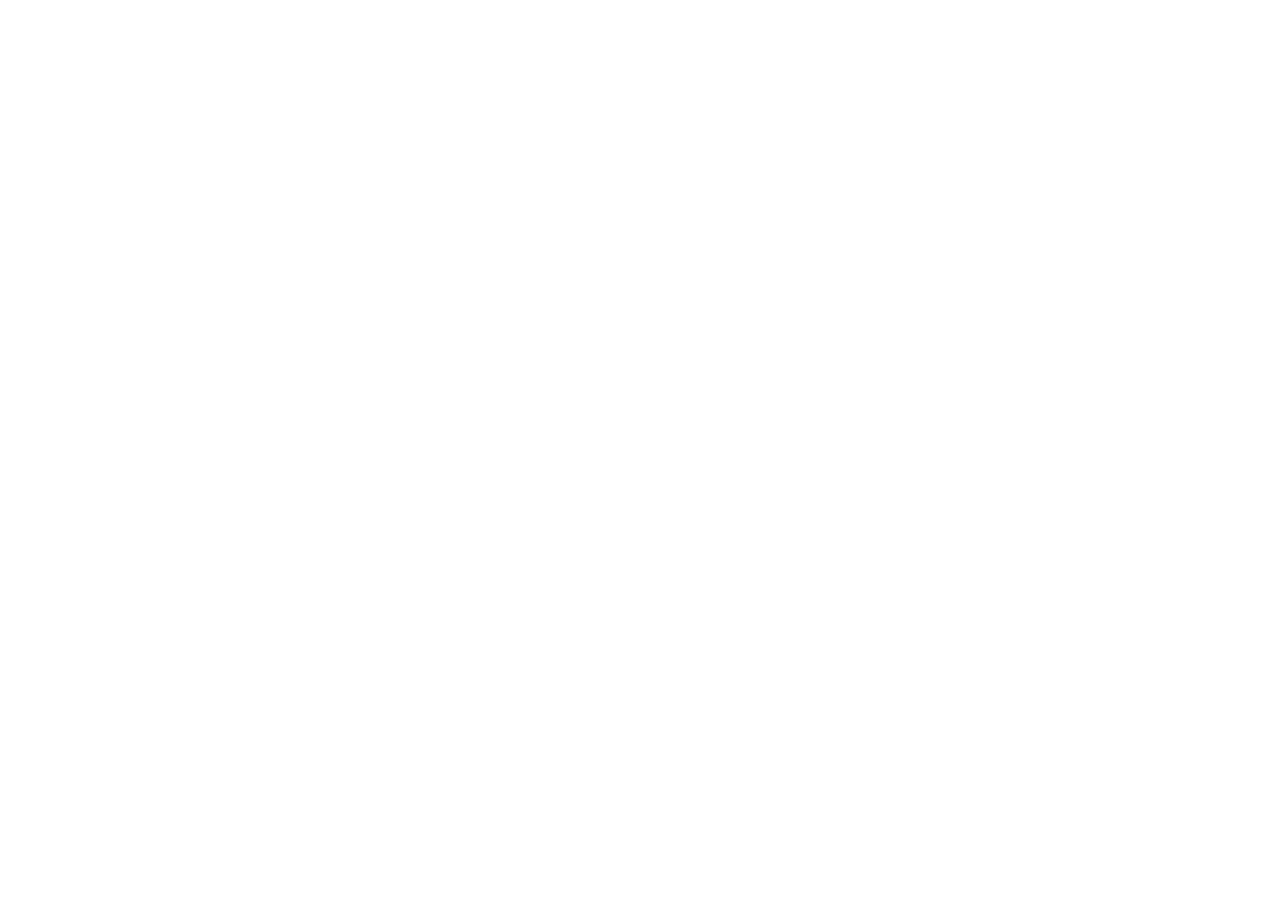
==== index.html @ 1083a51e "bigsj" ====
<!DOCTYPE html>
<html lang="en">
<head>
    <meta charset="UTF-8">
    <meta name="viewport" content="width=device-width, initial-scale=1.0">
    <title>Document</title>
</head>
<body>
    
</body>
</html>
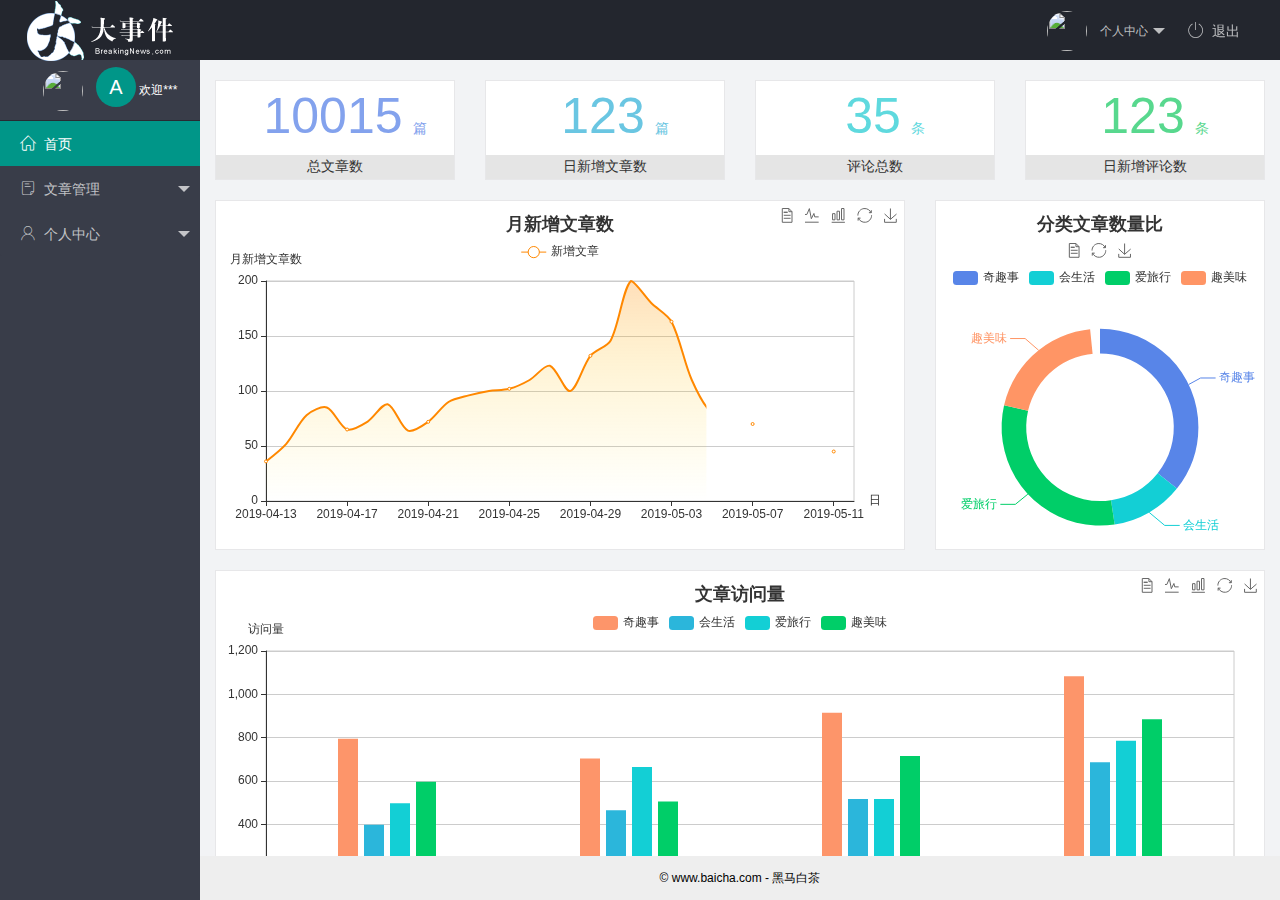
==== commit 0326e667: "首页" ====
--- a/index.html
+++ b/index.html
@@ -1,11 +1,95 @@
 <!DOCTYPE html>
 <html lang="en">
+
 <head>
     <meta charset="UTF-8">
     <meta name="viewport" content="width=device-width, initial-scale=1.0">
     <title>Document</title>
+    <!-- 导入layui的css -->
+    <link rel="stylesheet" href="/assets/lib/layui/css/layui.css">
+    <!-- 导入第三方图标库 -->
+    <link rel="stylesheet" href="/assets/fonts/iconfont.css">
+    <!-- 导入自己的css -->
+    <link rel="stylesheet" href="/assets/css/index.css">
 </head>
-<body>
-    
+
+<body class="layui-layout-body">
+    <div class="layui-layout layui-layout-admin">
+        <div class="layui-header">
+            <div class="layui-logo">
+                <img src="/assets/images/logo.png" alt="">
+            </div>
+            <ul class="layui-nav layui-layout-right">
+                <li class="layui-nav-item">
+                    <a href="javascript:;" class="userinfo">
+                        <img src="http://t.cn/RCzsdCq" class="layui-nav-img">
+                        个人中心
+                    </a>
+                    <dl class="layui-nav-child">
+                        <dd><a href="">基本资料</a></dd>
+                        <dd><a href="">更换头像</a></dd>
+                        <dd><a href="">重置密码</a></dd>
+                    </dl>
+                </li>
+
+                <li class="layui-nav-item"><a href=""><span class="iconfont icon-tuichu"></span>退出</a></li>
+            </ul>
+        </div>
+
+        <div class="layui-side layui-bg-black">
+            <div class="layui-side-scroll">
+                <!-- 左侧导航区域（可配合layui已有的垂直导航） -->
+                <div class="userinfo">
+                    <img src="http://t.cn/RCzsdCq" class="layui-nav-img">
+                    <span class="text-avatar">A</span>
+                    <span class="welcome">欢迎***</span>
+                </div>
+                <ul class="layui-nav layui-nav-tree" lay-shrink="all">
+
+                    <li class="layui-nav-item layui-this">
+                        <a href="/home/dashboard.html" target="fm">
+                            <span class="iconfont icon-home"></span>首页</a>
+                    </li>
+
+                    <li class="layui-nav-item">
+                        <a class="" href="javascript:;"><span class="iconfont icon-16"></span>文章管理</a>
+                        <dl class="layui-nav-child">
+                            <dd><a href="javascript:;"><i class="layui-icon layui-icon-app"></i>文章类别</a></dd>
+                            <dd><a href="javascript:;"><i class="layui-icon layui-icon-app"></i>文章列表</a></dd>
+                            <dd><a href="javascript:;"><i class="layui-icon layui-icon-app"></i>发布文章</a></dd>
+                        </dl>
+                    </li>
+
+                    <li class="layui-nav-item">
+                            <a href="javascript:;">
+                            <span class="iconfont icon-user"></span>个人中心</a>
+                        <dl class="layui-nav-child">
+                            <dd><a href="javascript:;"><i class="layui-icon layui-icon-app"></i>基本资料</a></dd>
+                            <dd><a href="javascript:;"><i class="layui-icon layui-icon-app"></i>更换头像</a></dd>
+                        </dl>
+                    </li>
+                </ul>
+            </div>
+        </div>
+
+        <div class="layui-body">
+            <!-- 内容主体区域 -->
+            <iframe name='fm' src="/home/dashboard.html" frameborder="0"></iframe>
+        </div>
+
+        <div class="layui-footer">
+            <!-- 底部固定区域 -->
+            © www.baicha.com - 黑马白茶
+        </div>
+    </div>
+    <script src="/assets/lib/layui/layui.all.js"></script>
+    <script>
+        //JavaScript代码区域
+        layui.use('element', function () {
+            var element = layui.element;
+
+        });
+    </script>
 </body>
+
 </html>--- a/assets/lib/layui/css/layui.css
+++ b/assets/lib/layui/css/layui.css
@@ -0,0 +1,2 @@
+/** layui-v2.5.5 MIT License By https://www.layui.com */
+ .layui-inline,img{display:inline-block;vertical-align:middle}h1,h2,h3,h4,h5,h6{font-weight:400}.layui-edge,.layui-header,.layui-inline,.layui-main{position:relative}.layui-body,.layui-edge,.layui-elip{overflow:hidden}.layui-btn,.layui-edge,.layui-inline,img{vertical-align:middle}.layui-btn,.layui-disabled,.layui-icon,.layui-unselect{-moz-user-select:none;-webkit-user-select:none;-ms-user-select:none}.layui-elip,.layui-form-checkbox span,.layui-form-pane .layui-form-label{text-overflow:ellipsis;white-space:nowrap}.layui-breadcrumb,.layui-tree-btnGroup{visibility:hidden}blockquote,body,button,dd,div,dl,dt,form,h1,h2,h3,h4,h5,h6,input,li,ol,p,pre,td,textarea,th,ul{margin:0;padding:0;-webkit-tap-highlight-color:rgba(0,0,0,0)}a:active,a:hover{outline:0}img{border:none}li{list-style:none}table{border-collapse:collapse;border-spacing:0}h4,h5,h6{font-size:100%}button,input,optgroup,option,select,textarea{font-family:inherit;font-size:inherit;font-style:inherit;font-weight:inherit;outline:0}pre{white-space:pre-wrap;white-space:-moz-pre-wrap;white-space:-pre-wrap;white-space:-o-pre-wrap;word-wrap:break-word}body{line-height:24px;font:14px Helvetica Neue,Helvetica,PingFang SC,Tahoma,Arial,sans-serif}hr{height:1px;margin:10px 0;border:0;clear:both}a{color:#333;text-decoration:none}a:hover{color:#777}a cite{font-style:normal;*cursor:pointer}.layui-border-box,.layui-border-box *{box-sizing:border-box}.layui-box,.layui-box *{box-sizing:content-box}.layui-clear{clear:both;*zoom:1}.layui-clear:after{content:'\20';clear:both;*zoom:1;display:block;height:0}.layui-inline{*display:inline;*zoom:1}.layui-edge{display:inline-block;width:0;height:0;border-width:6px;border-style:dashed;border-color:transparent}.layui-edge-top{top:-4px;border-bottom-color:#999;border-bottom-style:solid}.layui-edge-right{border-left-color:#999;border-left-style:solid}.layui-edge-bottom{top:2px;border-top-color:#999;border-top-style:solid}.layui-edge-left{border-right-color:#999;border-right-style:solid}.layui-disabled,.layui-disabled:hover{color:#d2d2d2!important;cursor:not-allowed!important}.layui-circle{border-radius:100%}.layui-show{display:block!important}.layui-hide{display:none!important}@font-face{font-family:layui-icon;src:url(../font/iconfont.eot?v=250);src:url(../font/iconfont.eot?v=250#iefix) format('embedded-opentype'),url(../font/iconfont.woff2?v=250) format('woff2'),url(../font/iconfont.woff?v=250) format('woff'),url(../font/iconfont.ttf?v=250) format('truetype'),url(../font/iconfont.svg?v=250#layui-icon) format('svg')}.layui-icon{font-family:layui-icon!important;font-size:16px;font-style:normal;-webkit-font-smoothing:antialiased;-moz-osx-font-smoothing:grayscale}.layui-icon-reply-fill:before{content:"\e611"}.layui-icon-set-fill:before{content:"\e614"}.layui-icon-menu-fill:before{content:"\e60f"}.layui-icon-search:before{content:"\e615"}.layui-icon-share:before{content:"\e641"}.layui-icon-set-sm:before{content:"\e620"}.layui-icon-engine:before{content:"\e628"}.layui-icon-close:before{content:"\1006"}.layui-icon-close-fill:before{content:"\1007"}.layui-icon-chart-screen:before{content:"\e629"}.layui-icon-star:before{content:"\e600"}.layui-icon-circle-dot:before{content:"\e617"}.layui-icon-chat:before{content:"\e606"}.layui-icon-release:before{content:"\e609"}.layui-icon-list:before{content:"\e60a"}.layui-icon-chart:before{content:"\e62c"}.layui-icon-ok-circle:before{content:"\1005"}.layui-icon-layim-theme:before{content:"\e61b"}.layui-icon-table:before{content:"\e62d"}.layui-icon-right:before{content:"\e602"}.layui-icon-left:before{content:"\e603"}.layui-icon-cart-simple:before{content:"\e698"}.layui-icon-face-cry:before{content:"\e69c"}.layui-icon-face-smile:before{content:"\e6af"}.layui-icon-survey:before{content:"\e6b2"}.layui-icon-tree:before{content:"\e62e"}.layui-icon-upload-circle:before{content:"\e62f"}.layui-icon-add-circle:before{content:"\e61f"}.layui-icon-download-circle:before{content:"\e601"}.layui-icon-templeate-1:before{content:"\e630"}.layui-icon-util:before{content:"\e631"}.layui-icon-face-surprised:before{content:"\e664"}.layui-icon-edit:before{content:"\e642"}.layui-icon-speaker:before{content:"\e645"}.layui-icon-down:before{content:"\e61a"}.layui-icon-file:before{content:"\e621"}.layui-icon-layouts:before{content:"\e632"}.layui-icon-rate-half:before{content:"\e6c9"}.layui-icon-add-circle-fine:before{content:"\e608"}.layui-icon-prev-circle:before{content:"\e633"}.layui-icon-read:before{content:"\e705"}.layui-icon-404:before{content:"\e61c"}.layui-icon-carousel:before{content:"\e634"}.layui-icon-help:before{content:"\e607"}.layui-icon-code-circle:before{content:"\e635"}.layui-icon-water:before{content:"\e636"}.layui-icon-username:before{content:"\e66f"}.layui-icon-find-fill:before{content:"\e670"}.layui-icon-about:before{content:"\e60b"}.layui-icon-location:before{content:"\e715"}.layui-icon-up:before{content:"\e619"}.layui-icon-pause:before{content:"\e651"}.layui-icon-date:before{content:"\e637"}.layui-icon-layim-uploadfile:before{content:"\e61d"}.layui-icon-delete:before{content:"\e640"}.layui-icon-play:before{content:"\e652"}.layui-icon-top:before{content:"\e604"}.layui-icon-friends:before{content:"\e612"}.layui-icon-refresh-3:before{content:"\e9aa"}.layui-icon-ok:before{content:"\e605"}.layui-icon-layer:before{content:"\e638"}.layui-icon-face-smile-fine:before{content:"\e60c"}.layui-icon-dollar:before{content:"\e659"}.layui-icon-group:before{content:"\e613"}.layui-icon-layim-download:before{content:"\e61e"}.layui-icon-picture-fine:before{content:"\e60d"}.layui-icon-link:before{content:"\e64c"}.layui-icon-diamond:before{content:"\e735"}.layui-icon-log:before{content:"\e60e"}.layui-icon-rate-solid:before{content:"\e67a"}.layui-icon-fonts-del:before{content:"\e64f"}.layui-icon-unlink:before{content:"\e64d"}.layui-icon-fonts-clear:before{content:"\e639"}.layui-icon-triangle-r:before{content:"\e623"}.layui-icon-circle:before{content:"\e63f"}.layui-icon-radio:before{content:"\e643"}.layui-icon-align-center:before{content:"\e647"}.layui-icon-align-right:before{content:"\e648"}.layui-icon-align-left:before{content:"\e649"}.layui-icon-loading-1:before{content:"\e63e"}.layui-icon-return:before{content:"\e65c"}.layui-icon-fonts-strong:before{content:"\e62b"}.layui-icon-upload:before{content:"\e67c"}.layui-icon-dialogue:before{content:"\e63a"}.layui-icon-video:before{content:"\e6ed"}.layui-icon-headset:before{content:"\e6fc"}.layui-icon-cellphone-fine:before{content:"\e63b"}.layui-icon-add-1:before{content:"\e654"}.layui-icon-face-smile-b:before{content:"\e650"}.layui-icon-fonts-html:before{content:"\e64b"}.layui-icon-form:before{content:"\e63c"}.layui-icon-cart:before{content:"\e657"}.layui-icon-camera-fill:before{content:"\e65d"}.layui-icon-tabs:before{content:"\e62a"}.layui-icon-fonts-code:before{content:"\e64e"}.layui-icon-fire:before{content:"\e756"}.layui-icon-set:before{content:"\e716"}.layui-icon-fonts-u:before{content:"\e646"}.layui-icon-triangle-d:before{content:"\e625"}.layui-icon-tips:before{content:"\e702"}.layui-icon-picture:before{content:"\e64a"}.layui-icon-more-vertical:before{content:"\e671"}.layui-icon-flag:before{content:"\e66c"}.layui-icon-loading:before{content:"\e63d"}.layui-icon-fonts-i:before{content:"\e644"}.layui-icon-refresh-1:before{content:"\e666"}.layui-icon-rmb:before{content:"\e65e"}.layui-icon-home:before{content:"\e68e"}.layui-icon-user:before{content:"\e770"}.layui-icon-notice:before{content:"\e667"}.layui-icon-login-weibo:before{content:"\e675"}.layui-icon-voice:before{content:"\e688"}.layui-icon-upload-drag:before{content:"\e681"}.layui-icon-login-qq:before{content:"\e676"}.layui-icon-snowflake:before{content:"\e6b1"}.layui-icon-file-b:before{content:"\e655"}.layui-icon-template:before{content:"\e663"}.layui-icon-auz:before{content:"\e672"}.layui-icon-console:before{content:"\e665"}.layui-icon-app:before{content:"\e653"}.layui-icon-prev:before{content:"\e65a"}.layui-icon-website:before{content:"\e7ae"}.layui-icon-next:before{content:"\e65b"}.layui-icon-component:before{content:"\e857"}.layui-icon-more:before{content:"\e65f"}.layui-icon-login-wechat:before{content:"\e677"}.layui-icon-shrink-right:before{content:"\e668"}.layui-icon-spread-left:before{content:"\e66b"}.layui-icon-camera:before{content:"\e660"}.layui-icon-note:before{content:"\e66e"}.layui-icon-refresh:before{content:"\e669"}.layui-icon-female:before{content:"\e661"}.layui-icon-male:before{content:"\e662"}.layui-icon-password:before{content:"\e673"}.layui-icon-senior:before{content:"\e674"}.layui-icon-theme:before{content:"\e66a"}.layui-icon-tread:before{content:"\e6c5"}.layui-icon-praise:before{content:"\e6c6"}.layui-icon-star-fill:before{content:"\e658"}.layui-icon-rate:before{content:"\e67b"}.layui-icon-template-1:before{content:"\e656"}.layui-icon-vercode:before{content:"\e679"}.layui-icon-cellphone:before{content:"\e678"}.layui-icon-screen-full:before{content:"\e622"}.layui-icon-screen-restore:before{content:"\e758"}.layui-icon-cols:before{content:"\e610"}.layui-icon-export:before{content:"\e67d"}.layui-icon-print:before{content:"\e66d"}.layui-icon-slider:before{content:"\e714"}.layui-icon-addition:before{content:"\e624"}.layui-icon-subtraction:before{content:"\e67e"}.layui-icon-service:before{content:"\e626"}.layui-icon-transfer:before{content:"\e691"}.layui-main{width:1140px;margin:0 auto}.layui-header{z-index:1000;height:60px}.layui-header a:hover{transition:all .5s;-webkit-transition:all .5s}.layui-side{position:fixed;left:0;top:0;bottom:0;z-index:999;width:200px;overflow-x:hidden}.layui-side-scroll{position:relative;width:220px;height:100%;overflow-x:hidden}.layui-body{position:absolute;left:200px;right:0;top:0;bottom:0;z-index:998;width:auto;overflow-y:auto;box-sizing:border-box}.layui-layout-body{overflow:hidden}.layui-layout-admin .layui-header{background-color:#23262E}.layui-layout-admin .layui-side{top:60px;width:200px;overflow-x:hidden}.layui-layout-admin .layui-body{position:fixed;top:60px;bottom:44px}.layui-layout-admin .layui-main{width:auto;margin:0 15px}.layui-layout-admin .layui-footer{position:fixed;left:200px;right:0;bottom:0;height:44px;line-height:44px;padding:0 15px;background-color:#eee}.layui-layout-admin .layui-logo{position:absolute;left:0;top:0;width:200px;height:100%;line-height:60px;text-align:center;color:#009688;font-size:16px}.layui-layout-admin .layui-header .layui-nav{background:0 0}.layui-layout-left{position:absolute!important;left:200px;top:0}.layui-layout-right{position:absolute!important;right:0;top:0}.layui-container{position:relative;margin:0 auto;padding:0 15px;box-sizing:border-box}.layui-fluid{position:relative;margin:0 auto;padding:0 15px}.layui-row:after,.layui-row:before{content:'';display:block;clear:both}.layui-col-lg1,.layui-col-lg10,.layui-col-lg11,.layui-col-lg12,.layui-col-lg2,.layui-col-lg3,.layui-col-lg4,.layui-col-lg5,.layui-col-lg6,.layui-col-lg7,.layui-col-lg8,.layui-col-lg9,.layui-col-md1,.layui-col-md10,.layui-col-md11,.layui-col-md12,.layui-col-md2,.layui-col-md3,.layui-col-md4,.layui-col-md5,.layui-col-md6,.layui-col-md7,.layui-col-md8,.layui-col-md9,.layui-col-sm1,.layui-col-sm10,.layui-col-sm11,.layui-col-sm12,.layui-col-sm2,.layui-col-sm3,.layui-col-sm4,.layui-col-sm5,.layui-col-sm6,.layui-col-sm7,.layui-col-sm8,.layui-col-sm9,.layui-col-xs1,.layui-col-xs10,.layui-col-xs11,.layui-col-xs12,.layui-col-xs2,.layui-col-xs3,.layui-col-xs4,.layui-col-xs5,.layui-col-xs6,.layui-col-xs7,.layui-col-xs8,.layui-col-xs9{position:relative;display:block;box-sizing:border-box}.layui-col-xs1,.layui-col-xs10,.layui-col-xs11,.layui-col-xs12,.layui-col-xs2,.layui-col-xs3,.layui-col-xs4,.layui-col-xs5,.layui-col-xs6,.layui-col-xs7,.layui-col-xs8,.layui-col-xs9{float:left}.layui-col-xs1{width:8.33333333%}.layui-col-xs2{width:16.66666667%}.layui-col-xs3{width:25%}.layui-col-xs4{width:33.33333333%}.layui-col-xs5{width:41.66666667%}.layui-col-xs6{width:50%}.layui-col-xs7{width:58.33333333%}.layui-col-xs8{width:66.66666667%}.layui-col-xs9{width:75%}.layui-col-xs10{width:83.33333333%}.layui-col-xs11{width:91.66666667%}.layui-col-xs12{width:100%}.layui-col-xs-offset1{margin-left:8.33333333%}.layui-col-xs-offset2{margin-left:16.66666667%}.layui-col-xs-offset3{margin-left:25%}.layui-col-xs-offset4{margin-left:33.33333333%}.layui-col-xs-offset5{margin-left:41.66666667%}.layui-col-xs-offset6{margin-left:50%}.layui-col-xs-offset7{margin-left:58.33333333%}.layui-col-xs-offset8{margin-left:66.66666667%}.layui-col-xs-offset9{margin-left:75%}.layui-col-xs-offset10{margin-left:83.33333333%}.layui-col-xs-offset11{margin-left:91.66666667%}.layui-col-xs-offset12{margin-left:100%}@media screen and (max-width:768px){.layui-hide-xs{display:none!important}.layui-show-xs-block{display:block!important}.layui-show-xs-inline{display:inline!important}.layui-show-xs-inline-block{display:inline-block!important}}@media screen and (min-width:768px){.layui-container{width:750px}.layui-hide-sm{display:none!important}.layui-show-sm-block{display:block!important}.layui-show-sm-inline{display:inline!important}.layui-show-sm-inline-block{display:inline-block!important}.layui-col-sm1,.layui-col-sm10,.layui-col-sm11,.layui-col-sm12,.layui-col-sm2,.layui-col-sm3,.layui-col-sm4,.layui-col-sm5,.layui-col-sm6,.layui-col-sm7,.layui-col-sm8,.layui-col-sm9{float:left}.layui-col-sm1{width:8.33333333%}.layui-col-sm2{width:16.66666667%}.layui-col-sm3{width:25%}.layui-col-sm4{width:33.33333333%}.layui-col-sm5{width:41.66666667%}.layui-col-sm6{width:50%}.layui-col-sm7{width:58.33333333%}.layui-col-sm8{width:66.66666667%}.layui-col-sm9{width:75%}.layui-col-sm10{width:83.33333333%}.layui-col-sm11{width:91.66666667%}.layui-col-sm12{width:100%}.layui-col-sm-offset1{margin-left:8.33333333%}.layui-col-sm-offset2{margin-left:16.66666667%}.layui-col-sm-offset3{margin-left:25%}.layui-col-sm-offset4{margin-left:33.33333333%}.layui-col-sm-offset5{margin-left:41.66666667%}.layui-col-sm-offset6{margin-left:50%}.layui-col-sm-offset7{margin-left:58.33333333%}.layui-col-sm-offset8{margin-left:66.66666667%}.layui-col-sm-offset9{margin-left:75%}.layui-col-sm-offset10{margin-left:83.33333333%}.layui-col-sm-offset11{margin-left:91.66666667%}.layui-col-sm-offset12{margin-left:100%}}@media screen and (min-width:992px){.layui-container{width:970px}.layui-hide-md{display:none!important}.layui-show-md-block{display:block!important}.layui-show-md-inline{display:inline!important}.layui-show-md-inline-block{display:inline-block!important}.layui-col-md1,.layui-col-md10,.layui-col-md11,.layui-col-md12,.layui-col-md2,.layui-col-md3,.layui-col-md4,.layui-col-md5,.layui-col-md6,.layui-col-md7,.layui-col-md8,.layui-col-md9{float:left}.layui-col-md1{width:8.33333333%}.layui-col-md2{width:16.66666667%}.layui-col-md3{width:25%}.layui-col-md4{width:33.33333333%}.layui-col-md5{width:41.66666667%}.layui-col-md6{width:50%}.layui-col-md7{width:58.33333333%}.layui-col-md8{width:66.66666667%}.layui-col-md9{width:75%}.layui-col-md10{width:83.33333333%}.layui-col-md11{width:91.66666667%}.layui-col-md12{width:100%}.layui-col-md-offset1{margin-left:8.33333333%}.layui-col-md-offset2{margin-left:16.66666667%}.layui-col-md-offset3{margin-left:25%}.layui-col-md-offset4{margin-left:33.33333333%}.layui-col-md-offset5{margin-left:41.66666667%}.layui-col-md-offset6{margin-left:50%}.layui-col-md-offset7{margin-left:58.33333333%}.layui-col-md-offset8{margin-left:66.66666667%}.layui-col-md-offset9{margin-left:75%}.layui-col-md-offset10{margin-left:83.33333333%}.layui-col-md-offset11{margin-left:91.66666667%}.layui-col-md-offset12{margin-left:100%}}@media screen and (min-width:1200px){.layui-container{width:1170px}.layui-hide-lg{display:none!important}.layui-show-lg-block{display:block!important}.layui-show-lg-inline{display:inline!important}.layui-show-lg-inline-block{display:inline-block!important}.layui-col-lg1,.layui-col-lg10,.layui-col-lg11,.layui-col-lg12,.layui-col-lg2,.layui-col-lg3,.layui-col-lg4,.layui-col-lg5,.layui-col-lg6,.layui-col-lg7,.layui-col-lg8,.layui-col-lg9{float:left}.layui-col-lg1{width:8.33333333%}.layui-col-lg2{width:16.66666667%}.layui-col-lg3{width:25%}.layui-col-lg4{width:33.33333333%}.layui-col-lg5{width:41.66666667%}.layui-col-lg6{width:50%}.layui-col-lg7{width:58.33333333%}.layui-col-lg8{width:66.66666667%}.layui-col-lg9{width:75%}.layui-col-lg10{width:83.33333333%}.layui-col-lg11{width:91.66666667%}.layui-col-lg12{width:100%}.layui-col-lg-offset1{margin-left:8.33333333%}.layui-col-lg-offset2{margin-left:16.66666667%}.layui-col-lg-offset3{margin-left:25%}.layui-col-lg-offset4{margin-left:33.33333333%}.layui-col-lg-offset5{margin-left:41.66666667%}.layui-col-lg-offset6{margin-left:50%}.layui-col-lg-offset7{margin-left:58.33333333%}.layui-col-lg-offset8{margin-left:66.66666667%}.layui-col-lg-offset9{margin-left:75%}.layui-col-lg-offset10{margin-left:83.33333333%}.layui-col-lg-offset11{margin-left:91.66666667%}.layui-col-lg-offset12{margin-left:100%}}.layui-col-space1{margin:-.5px}.layui-col-space1>*{padding:.5px}.layui-col-space3{margin:-1.5px}.layui-col-space3>*{padding:1.5px}.layui-col-space5{margin:-2.5px}.layui-col-space5>*{padding:2.5px}.layui-col-space8{margin:-3.5px}.layui-col-space8>*{padding:3.5px}.layui-col-space10{margin:-5px}.layui-col-space10>*{padding:5px}.layui-col-space12{margin:-6px}.layui-col-space12>*{padding:6px}.layui-col-space15{margin:-7.5px}.layui-col-space15>*{padding:7.5px}.layui-col-space18{margin:-9px}.layui-col-space18>*{padding:9px}.layui-col-space20{margin:-10px}.layui-col-space20>*{padding:10px}.layui-col-space22{margin:-11px}.layui-col-space22>*{padding:11px}.layui-col-space25{margin:-12.5px}.layui-col-space25>*{padding:12.5px}.layui-col-space30{margin:-15px}.layui-col-space30>*{padding:15px}.layui-btn,.layui-input,.layui-select,.layui-textarea,.layui-upload-button{outline:0;-webkit-appearance:none;transition:all .3s;-webkit-transition:all .3s;box-sizing:border-box}.layui-elem-quote{margin-bottom:10px;padding:15px;line-height:22px;border-left:5px solid #009688;border-radius:0 2px 2px 0;background-color:#f2f2f2}.layui-quote-nm{border-style:solid;border-width:1px 1px 1px 5px;background:0 0}.layui-elem-field{margin-bottom:10px;padding:0;border-width:1px;border-style:solid}.layui-elem-field legend{margin-left:20px;padding:0 10px;font-size:20px;font-weight:300}.layui-field-title{margin:10px 0 20px;border-width:1px 0 0}.layui-field-box{padding:10px 15px}.layui-field-title .layui-field-box{padding:10px 0}.layui-progress{position:relative;height:6px;border-radius:20px;background-color:#e2e2e2}.layui-progress-bar{position:absolute;left:0;top:0;width:0;max-width:100%;height:6px;border-radius:20px;text-align:right;background-color:#5FB878;transition:all .3s;-webkit-transition:all .3s}.layui-progress-big,.layui-progress-big .layui-progress-bar{height:18px;line-height:18px}.layui-progress-text{position:relative;top:-20px;line-height:18px;font-size:12px;color:#666}.layui-progress-big .layui-progress-text{position:static;padding:0 10px;color:#fff}.layui-collapse{border-width:1px;border-style:solid;border-radius:2px}.layui-colla-content,.layui-colla-item{border-top-width:1px;border-top-style:solid}.layui-colla-item:first-child{border-top:none}.layui-colla-title{position:relative;height:42px;line-height:42px;padding:0 15px 0 35px;color:#333;background-color:#f2f2f2;cursor:pointer;font-size:14px;overflow:hidden}.layui-colla-content{display:none;padding:10px 15px;line-height:22px;color:#666}.layui-colla-icon{position:absolute;left:15px;top:0;font-size:14px}.layui-card{margin-bottom:15px;border-radius:2px;background-color:#fff;box-shadow:0 1px 2px 0 rgba(0,0,0,.05)}.layui-card:last-child{margin-bottom:0}.layui-card-header{position:relative;height:42px;line-height:42px;padding:0 15px;border-bottom:1px solid #f6f6f6;color:#333;border-radius:2px 2px 0 0;font-size:14px}.layui-bg-black,.layui-bg-blue,.layui-bg-cyan,.layui-bg-green,.layui-bg-orange,.layui-bg-red{color:#fff!important}.layui-card-body{position:relative;padding:10px 15px;line-height:24px}.layui-card-body[pad15]{padding:15px}.layui-card-body[pad20]{padding:20px}.layui-card-body .layui-table{margin:5px 0}.layui-card .layui-tab{margin:0}.layui-panel-window{position:relative;padding:15px;border-radius:0;border-top:5px solid #E6E6E6;background-color:#fff}.layui-auxiliar-moving{position:fixed;left:0;right:0;top:0;bottom:0;width:100%;height:100%;background:0 0;z-index:9999999999}.layui-form-label,.layui-form-mid,.layui-form-select,.layui-input-block,.layui-input-inline,.layui-textarea{position:relative}.layui-bg-red{background-color:#FF5722!important}.layui-bg-orange{background-color:#FFB800!important}.layui-bg-green{background-color:#009688!important}.layui-bg-cyan{background-color:#2F4056!important}.layui-bg-blue{background-color:#1E9FFF!important}.layui-bg-black{background-color:#393D49!important}.layui-bg-gray{background-color:#eee!important;color:#666!important}.layui-badge-rim,.layui-colla-content,.layui-colla-item,.layui-collapse,.layui-elem-field,.layui-form-pane .layui-form-item[pane],.layui-form-pane .layui-form-label,.layui-input,.layui-layedit,.layui-layedit-tool,.layui-quote-nm,.layui-select,.layui-tab-bar,.layui-tab-card,.layui-tab-title,.layui-tab-title .layui-this:after,.layui-textarea{border-color:#e6e6e6}.layui-timeline-item:before,hr{background-color:#e6e6e6}.layui-text{line-height:22px;font-size:14px;color:#666}.layui-text h1,.layui-text h2,.layui-text h3{font-weight:500;color:#333}.layui-text h1{font-size:30px}.layui-text h2{font-size:24px}.layui-text h3{font-size:18px}.layui-text a:not(.layui-btn){color:#01AAED}.layui-text a:not(.layui-btn):hover{text-decoration:underline}.layui-text ul{padding:5px 0 5px 15px}.layui-text ul li{margin-top:5px;list-style-type:disc}.layui-text em,.layui-word-aux{color:#999!important;padding:0 5px!important}.layui-btn{display:inline-block;height:38px;line-height:38px;padding:0 18px;background-color:#009688;color:#fff;white-space:nowrap;text-align:center;font-size:14px;border:none;border-radius:2px;cursor:pointer}.layui-btn:hover{opacity:.8;filter:alpha(opacity=80);color:#fff}.layui-btn:active{opacity:1;filter:alpha(opacity=100)}.layui-btn+.layui-btn{margin-left:10px}.layui-btn-container{font-size:0}.layui-btn-container .layui-btn{margin-right:10px;margin-bottom:10px}.layui-btn-container .layui-btn+.layui-btn{margin-left:0}.layui-table .layui-btn-container .layui-btn{margin-bottom:9px}.layui-btn-radius{border-radius:100px}.layui-btn .layui-icon{margin-right:3px;font-size:18px;vertical-align:bottom;vertical-align:middle\9}.layui-btn-primary{border:1px solid #C9C9C9;background-color:#fff;color:#555}.layui-btn-primary:hover{border-color:#009688;color:#333}.layui-btn-normal{background-color:#1E9FFF}.layui-btn-warm{background-color:#FFB800}.layui-btn-danger{background-color:#FF5722}.layui-btn-checked{background-color:#5FB878}.layui-btn-disabled,.layui-btn-disabled:active,.layui-btn-disabled:hover{border:1px solid #e6e6e6;background-color:#FBFBFB;color:#C9C9C9;cursor:not-allowed;opacity:1}.layui-btn-lg{height:44px;line-height:44px;padding:0 25px;font-size:16px}.layui-btn-sm{height:30px;line-height:30px;padding:0 10px;font-size:12px}.layui-btn-sm i{font-size:16px!important}.layui-btn-xs{height:22px;line-height:22px;padding:0 5px;font-size:12px}.layui-btn-xs i{font-size:14px!important}.layui-btn-group{display:inline-block;vertical-align:middle;font-size:0}.layui-btn-group .layui-btn{margin-left:0!important;margin-right:0!important;border-left:1px solid rgba(255,255,255,.5);border-radius:0}.layui-btn-group .layui-btn-primary{border-left:none}.layui-btn-group .layui-btn-primary:hover{border-color:#C9C9C9;color:#009688}.layui-btn-group .layui-btn:first-child{border-left:none;border-radius:2px 0 0 2px}.layui-btn-group .layui-btn-primary:first-child{border-left:1px solid #c9c9c9}.layui-btn-group .layui-btn:last-child{border-radius:0 2px 2px 0}.layui-btn-group .layui-btn+.layui-btn{margin-left:0}.layui-btn-group+.layui-btn-group{margin-left:10px}.layui-btn-fluid{width:100%}.layui-input,.layui-select,.layui-textarea{height:38px;line-height:1.3;line-height:38px\9;border-width:1px;border-style:solid;background-color:#fff;border-radius:2px}.layui-input::-webkit-input-placeholder,.layui-select::-webkit-input-placeholder,.layui-textarea::-webkit-input-placeholder{line-height:1.3}.layui-input,.layui-textarea{display:block;width:100%;padding-left:10px}.layui-input:hover,.layui-textarea:hover{border-color:#D2D2D2!important}.layui-input:focus,.layui-textarea:focus{border-color:#C9C9C9!important}.layui-textarea{min-height:100px;height:auto;line-height:20px;padding:6px 10px;resize:vertical}.layui-select{padding:0 10px}.layui-form input[type=checkbox],.layui-form input[type=radio],.layui-form select{display:none}.layui-form [lay-ignore]{display:initial}.layui-form-item{margin-bottom:15px;clear:both;*zoom:1}.layui-form-item:after{content:'\20';clear:both;*zoom:1;display:block;height:0}.layui-form-label{float:left;display:block;padding:9px 15px;width:80px;font-weight:400;line-height:20px;text-align:right}.layui-form-label-col{display:block;float:none;padding:9px 0;line-height:20px;text-align:left}.layui-form-item .layui-inline{margin-bottom:5px;margin-right:10px}.layui-input-block{margin-left:110px;min-height:36px}.layui-input-inline{display:inline-block;vertical-align:middle}.layui-form-item .layui-input-inline{float:left;width:190px;margin-right:10px}.layui-form-text .layui-input-inline{width:auto}.layui-form-mid{float:left;display:block;padding:9px 0!important;line-height:20px;margin-right:10px}.layui-form-danger+.layui-form-select .layui-input,.layui-form-danger:focus{border-color:#FF5722!important}.layui-form-select .layui-input{padding-right:30px;cursor:pointer}.layui-form-select .layui-edge{position:absolute;right:10px;top:50%;margin-top:-3px;cursor:pointer;border-width:6px;border-top-color:#c2c2c2;border-top-style:solid;transition:all .3s;-webkit-transition:all .3s}.layui-form-select dl{display:none;position:absolute;left:0;top:42px;padding:5px 0;z-index:899;min-width:100%;border:1px solid #d2d2d2;max-height:300px;overflow-y:auto;background-color:#fff;border-radius:2px;box-shadow:0 2px 4px rgba(0,0,0,.12);box-sizing:border-box}.layui-form-select dl dd,.layui-form-select dl dt{padding:0 10px;line-height:36px;white-space:nowrap;overflow:hidden;text-overflow:ellipsis}.layui-form-select dl dt{font-size:12px;color:#999}.layui-form-select dl dd{cursor:pointer}.layui-form-select dl dd:hover{background-color:#f2f2f2;-webkit-transition:.5s all;transition:.5s all}.layui-form-select .layui-select-group dd{padding-left:20px}.layui-form-select dl dd.layui-select-tips{padding-left:10px!important;color:#999}.layui-form-select dl dd.layui-this{background-color:#5FB878;color:#fff}.layui-form-checkbox,.layui-form-select dl dd.layui-disabled{background-color:#fff}.layui-form-selected dl{display:block}.layui-form-checkbox,.layui-form-checkbox *,.layui-form-switch{display:inline-block;vertical-align:middle}.layui-form-selected .layui-edge{margin-top:-9px;-webkit-transform:rotate(180deg);transform:rotate(180deg);margin-top:-3px\9}:root .layui-form-selected .layui-edge{margin-top:-9px\0/IE9}.layui-form-selectup dl{top:auto;bottom:42px}.layui-select-none{margin:5px 0;text-align:center;color:#999}.layui-select-disabled .layui-disabled{border-color:#eee!important}.layui-select-disabled .layui-edge{border-top-color:#d2d2d2}.layui-form-checkbox{position:relative;height:30px;line-height:30px;margin-right:10px;padding-right:30px;cursor:pointer;font-size:0;-webkit-transition:.1s linear;transition:.1s linear;box-sizing:border-box}.layui-form-checkbox span{padding:0 10px;height:100%;font-size:14px;border-radius:2px 0 0 2px;background-color:#d2d2d2;color:#fff;overflow:hidden}.layui-form-checkbox:hover span{background-color:#c2c2c2}.layui-form-checkbox i{position:absolute;right:0;top:0;width:30px;height:28px;border:1px solid #d2d2d2;border-left:none;border-radius:0 2px 2px 0;color:#fff;font-size:20px;text-align:center}.layui-form-checkbox:hover i{border-color:#c2c2c2;color:#c2c2c2}.layui-form-checked,.layui-form-checked:hover{border-color:#5FB878}.layui-form-checked span,.layui-form-checked:hover span{background-color:#5FB878}.layui-form-checked i,.layui-form-checked:hover i{color:#5FB878}.layui-form-item .layui-form-checkbox{margin-top:4px}.layui-form-checkbox[lay-skin=primary]{height:auto!important;line-height:normal!important;min-width:18px;min-height:18px;border:none!important;margin-right:0;padding-left:28px;padding-right:0;background:0 0}.layui-form-checkbox[lay-skin=primary] span{padding-left:0;padding-right:15px;line-height:18px;background:0 0;color:#666}.layui-form-checkbox[lay-skin=primary] i{right:auto;left:0;width:16px;height:16px;line-height:16px;border:1px solid #d2d2d2;font-size:12px;border-radius:2px;background-color:#fff;-webkit-transition:.1s linear;transition:.1s linear}.layui-form-checkbox[lay-skin=primary]:hover i{border-color:#5FB878;color:#fff}.layui-form-checked[lay-skin=primary] i{border-color:#5FB878!important;background-color:#5FB878;color:#fff}.layui-checkbox-disbaled[lay-skin=primary] span{background:0 0!important;color:#c2c2c2}.layui-checkbox-disbaled[lay-skin=primary]:hover i{border-color:#d2d2d2}.layui-form-item .layui-form-checkbox[lay-skin=primary]{margin-top:10px}.layui-form-switch{position:relative;height:22px;line-height:22px;min-width:35px;padding:0 5px;margin-top:8px;border:1px solid #d2d2d2;border-radius:20px;cursor:pointer;background-color:#fff;-webkit-transition:.1s linear;transition:.1s linear}.layui-form-switch i{position:absolute;left:5px;top:3px;width:16px;height:16px;border-radius:20px;background-color:#d2d2d2;-webkit-transition:.1s linear;transition:.1s linear}.layui-form-switch em{position:relative;top:0;width:25px;margin-left:21px;padding:0!important;text-align:center!important;color:#999!important;font-style:normal!important;font-size:12px}.layui-form-onswitch{border-color:#5FB878;background-color:#5FB878}.layui-checkbox-disbaled,.layui-checkbox-disbaled i{border-color:#e2e2e2!important}.layui-form-onswitch i{left:100%;margin-left:-21px;background-color:#fff}.layui-form-onswitch em{margin-left:5px;margin-right:21px;color:#fff!important}.layui-checkbox-disbaled span{background-color:#e2e2e2!important}.layui-checkbox-disbaled:hover i{color:#fff!important}[lay-radio]{display:none}.layui-form-radio,.layui-form-radio *{display:inline-block;vertical-align:middle}.layui-form-radio{line-height:28px;margin:6px 10px 0 0;padding-right:10px;cursor:pointer;font-size:0}.layui-form-radio *{font-size:14px}.layui-form-radio>i{margin-right:8px;font-size:22px;color:#c2c2c2}.layui-form-radio>i:hover,.layui-form-radioed>i{color:#5FB878}.layui-radio-disbaled>i{color:#e2e2e2!important}.layui-form-pane .layui-form-label{width:110px;padding:8px 15px;height:38px;line-height:20px;border-width:1px;border-style:solid;border-radius:2px 0 0 2px;text-align:center;background-color:#FBFBFB;overflow:hidden;box-sizing:border-box}.layui-form-pane .layui-input-inline{margin-left:-1px}.layui-form-pane .layui-input-block{margin-left:110px;left:-1px}.layui-form-pane .layui-input{border-radius:0 2px 2px 0}.layui-form-pane .layui-form-text .layui-form-label{float:none;width:100%;border-radius:2px;box-sizing:border-box;text-align:left}.layui-form-pane .layui-form-text .layui-input-inline{display:block;margin:0;top:-1px;clear:both}.layui-form-pane .layui-form-text .layui-input-block{margin:0;left:0;top:-1px}.layui-form-pane .layui-form-text .layui-textarea{min-height:100px;border-radius:0 0 2px 2px}.layui-form-pane .layui-form-checkbox{margin:4px 0 4px 10px}.layui-form-pane .layui-form-radio,.layui-form-pane .layui-form-switch{margin-top:6px;margin-left:10px}.layui-form-pane .layui-form-item[pane]{position:relative;border-width:1px;border-style:solid}.layui-form-pane .layui-form-item[pane] .layui-form-label{position:absolute;left:0;top:0;height:100%;border-width:0 1px 0 0}.layui-form-pane .layui-form-item[pane] .layui-input-inline{margin-left:110px}@media screen and (max-width:450px){.layui-form-item .layui-form-label{text-overflow:ellipsis;overflow:hidden;white-space:nowrap}.layui-form-item .layui-inline{display:block;margin-right:0;margin-bottom:20px;clear:both}.layui-form-item .layui-inline:after{content:'\20';clear:both;display:block;height:0}.layui-form-item .layui-input-inline{display:block;float:none;left:-3px;width:auto;margin:0 0 10px 112px}.layui-form-item .layui-input-inline+.layui-form-mid{margin-left:110px;top:-5px;padding:0}.layui-form-item .layui-form-checkbox{margin-right:5px;margin-bottom:5px}}.layui-layedit{border-width:1px;border-style:solid;border-radius:2px}.layui-layedit-tool{padding:3px 5px;border-bottom-width:1px;border-bottom-style:solid;font-size:0}.layedit-tool-fixed{position:fixed;top:0;border-top:1px solid #e2e2e2}.layui-layedit-tool .layedit-tool-mid,.layui-layedit-tool .layui-icon{display:inline-block;vertical-align:middle;text-align:center;font-size:14px}.layui-layedit-tool .layui-icon{position:relative;width:32px;height:30px;line-height:30px;margin:3px 5px;color:#777;cursor:pointer;border-radius:2px}.layui-layedit-tool .layui-icon:hover{color:#393D49}.layui-layedit-tool .layui-icon:active{color:#000}.layui-layedit-tool .layedit-tool-active{background-color:#e2e2e2;color:#000}.layui-layedit-tool .layui-disabled,.layui-layedit-tool .layui-disabled:hover{color:#d2d2d2;cursor:not-allowed}.layui-layedit-tool .layedit-tool-mid{width:1px;height:18px;margin:0 10px;background-color:#d2d2d2}.layedit-tool-html{width:50px!important;font-size:30px!important}.layedit-tool-b,.layedit-tool-code,.layedit-tool-help{font-size:16px!important}.layedit-tool-d,.layedit-tool-face,.layedit-tool-image,.layedit-tool-unlink{font-size:18px!important}.layedit-tool-image input{position:absolute;font-size:0;left:0;top:0;width:100%;height:100%;opacity:.01;filter:Alpha(opacity=1);cursor:pointer}.layui-layedit-iframe iframe{display:block;width:100%}#LAY_layedit_code{overflow:hidden}.layui-laypage{display:inline-block;*display:inline;*zoom:1;vertical-align:middle;margin:10px 0;font-size:0}.layui-laypage>a:first-child,.layui-laypage>a:first-child em{border-radius:2px 0 0 2px}.layui-laypage>a:last-child,.layui-laypage>a:last-child em{border-radius:0 2px 2px 0}.layui-laypage>:first-child{margin-left:0!important}.layui-laypage>:last-child{margin-right:0!important}.layui-laypage a,.layui-laypage button,.layui-laypage input,.layui-laypage select,.layui-laypage span{border:1px solid #e2e2e2}.layui-laypage a,.layui-laypage span{display:inline-block;*display:inline;*zoom:1;vertical-align:middle;padding:0 15px;height:28px;line-height:28px;margin:0 -1px 5px 0;background-color:#fff;color:#333;font-size:12px}.layui-flow-more a *,.layui-laypage input,.layui-table-view select[lay-ignore]{display:inline-block}.layui-laypage a:hover{color:#009688}.layui-laypage em{font-style:normal}.layui-laypage .layui-laypage-spr{color:#999;font-weight:700}.layui-laypage a{text-decoration:none}.layui-laypage .layui-laypage-curr{position:relative}.layui-laypage .layui-laypage-curr em{position:relative;color:#fff}.layui-laypage .layui-laypage-curr .layui-laypage-em{position:absolute;left:-1px;top:-1px;padding:1px;width:100%;height:100%;background-color:#009688}.layui-laypage-em{border-radius:2px}.layui-laypage-next em,.layui-laypage-prev em{font-family:Sim sun;font-size:16px}.layui-laypage .layui-laypage-count,.layui-laypage .layui-laypage-limits,.layui-laypage .layui-laypage-refresh,.layui-laypage .layui-laypage-skip{margin-left:10px;margin-right:10px;padding:0;border:none}.layui-laypage .layui-laypage-limits,.layui-laypage .layui-laypage-refresh{vertical-align:top}.layui-laypage .layui-laypage-refresh i{font-size:18px;cursor:pointer}.layui-laypage select{height:22px;padding:3px;border-radius:2px;cursor:pointer}.layui-laypage .layui-laypage-skip{height:30px;line-height:30px;color:#999}.layui-laypage button,.layui-laypage input{height:30px;line-height:30px;border-radius:2px;vertical-align:top;background-color:#fff;box-sizing:border-box}.layui-laypage input{width:40px;margin:0 10px;padding:0 3px;text-align:center}.layui-laypage input:focus,.layui-laypage select:focus{border-color:#009688!important}.layui-laypage button{margin-left:10px;padding:0 10px;cursor:pointer}.layui-table,.layui-table-view{margin:10px 0}.layui-flow-more{margin:10px 0;text-align:center;color:#999;font-size:14px}.layui-flow-more a{height:32px;line-height:32px}.layui-flow-more a *{vertical-align:top}.layui-flow-more a cite{padding:0 20px;border-radius:3px;background-color:#eee;color:#333;font-style:normal}.layui-flow-more a cite:hover{opacity:.8}.layui-flow-more a i{font-size:30px;color:#737383}.layui-table{width:100%;background-color:#fff;color:#666}.layui-table tr{transition:all .3s;-webkit-transition:all .3s}.layui-table th{text-align:left;font-weight:400}.layui-table tbody tr:hover,.layui-table thead tr,.layui-table-click,.layui-table-header,.layui-table-hover,.layui-table-mend,.layui-table-patch,.layui-table-tool,.layui-table-total,.layui-table-total tr,.layui-table[lay-even] tr:nth-child(even){background-color:#f2f2f2}.layui-table td,.layui-table th,.layui-table-col-set,.layui-table-fixed-r,.layui-table-grid-down,.layui-table-header,.layui-table-page,.layui-table-tips-main,.layui-table-tool,.layui-table-total,.layui-table-view,.layui-table[lay-skin=line],.layui-table[lay-skin=row]{border-width:1px;border-style:solid;border-color:#e6e6e6}.layui-table td,.layui-table th{position:relative;padding:9px 15px;min-height:20px;line-height:20px;font-size:14px}.layui-table[lay-skin=line] td,.layui-table[lay-skin=line] th{border-width:0 0 1px}.layui-table[lay-skin=row] td,.layui-table[lay-skin=row] th{border-width:0 1px 0 0}.layui-table[lay-skin=nob] td,.layui-table[lay-skin=nob] th{border:none}.layui-table img{max-width:100px}.layui-table[lay-size=lg] td,.layui-table[lay-size=lg] th{padding:15px 30px}.layui-table-view .layui-table[lay-size=lg] .layui-table-cell{height:40px;line-height:40px}.layui-table[lay-size=sm] td,.layui-table[lay-size=sm] th{font-size:12px;padding:5px 10px}.layui-table-view .layui-table[lay-size=sm] .layui-table-cell{height:20px;line-height:20px}.layui-table[lay-data]{display:none}.layui-table-box{position:relative;overflow:hidden}.layui-table-view .layui-table{position:relative;width:auto;margin:0}.layui-table-view .layui-table[lay-skin=line]{border-width:0 1px 0 0}.layui-table-view .layui-table[lay-skin=row]{border-width:0 0 1px}.layui-table-view .layui-table td,.layui-table-view .layui-table th{padding:5px 0;border-top:none;border-left:none}.layui-table-view .layui-table th.layui-unselect .layui-table-cell span{cursor:pointer}.layui-table-view .layui-table td{cursor:default}.layui-table-view .layui-table td[data-edit=text]{cursor:text}.layui-table-view .layui-form-checkbox[lay-skin=primary] i{width:18px;height:18px}.layui-table-view .layui-form-radio{line-height:0;padding:0}.layui-table-view .layui-form-radio>i{margin:0;font-size:20px}.layui-table-init{position:absolute;left:0;top:0;width:100%;height:100%;text-align:center;z-index:110}.layui-table-init .layui-icon{position:absolute;left:50%;top:50%;margin:-15px 0 0 -15px;font-size:30px;color:#c2c2c2}.layui-table-header{border-width:0 0 1px;overflow:hidden}.layui-table-header .layui-table{margin-bottom:-1px}.layui-table-tool .layui-inline[lay-event]{position:relative;width:26px;height:26px;padding:5px;line-height:16px;margin-right:10px;text-align:center;color:#333;border:1px solid #ccc;cursor:pointer;-webkit-transition:.5s all;transition:.5s all}.layui-table-tool .layui-inline[lay-event]:hover{border:1px solid #999}.layui-table-tool-temp{padding-right:120px}.layui-table-tool-self{position:absolute;right:17px;top:10px}.layui-table-tool .layui-table-tool-self .layui-inline[lay-event]{margin:0 0 0 10px}.layui-table-tool-panel{position:absolute;top:29px;left:-1px;padding:5px 0;min-width:150px;min-height:40px;border:1px solid #d2d2d2;text-align:left;overflow-y:auto;background-color:#fff;box-shadow:0 2px 4px rgba(0,0,0,.12)}.layui-table-cell,.layui-table-tool-panel li{overflow:hidden;text-overflow:ellipsis;white-space:nowrap}.layui-table-tool-panel li{padding:0 10px;line-height:30px;-webkit-transition:.5s all;transition:.5s all}.layui-table-tool-panel li .layui-form-checkbox[lay-skin=primary]{width:100%;padding-left:28px}.layui-table-tool-panel li:hover{background-color:#f2f2f2}.layui-table-tool-panel li .layui-form-checkbox[lay-skin=primary] i{position:absolute;left:0;top:0}.layui-table-tool-panel li .layui-form-checkbox[lay-skin=primary] span{padding:0}.layui-table-tool .layui-table-tool-self .layui-table-tool-panel{left:auto;right:-1px}.layui-table-col-set{position:absolute;right:0;top:0;width:20px;height:100%;border-width:0 0 0 1px;background-color:#fff}.layui-table-sort{width:10px;height:20px;margin-left:5px;cursor:pointer!important}.layui-table-sort .layui-edge{position:absolute;left:5px;border-width:5px}.layui-table-sort .layui-table-sort-asc{top:3px;border-top:none;border-bottom-style:solid;border-bottom-color:#b2b2b2}.layui-table-sort .layui-table-sort-asc:hover{border-bottom-color:#666}.layui-table-sort .layui-table-sort-desc{bottom:5px;border-bottom:none;border-top-style:solid;border-top-color:#b2b2b2}.layui-table-sort .layui-table-sort-desc:hover{border-top-color:#666}.layui-table-sort[lay-sort=asc] .layui-table-sort-asc{border-bottom-color:#000}.layui-table-sort[lay-sort=desc] .layui-table-sort-desc{border-top-color:#000}.layui-table-cell{height:28px;line-height:28px;padding:0 15px;position:relative;box-sizing:border-box}.layui-table-cell .layui-form-checkbox[lay-skin=primary]{top:-1px;padding:0}.layui-table-cell .layui-table-link{color:#01AAED}.laytable-cell-checkbox,.laytable-cell-numbers,.laytable-cell-radio,.laytable-cell-space{padding:0;text-align:center}.layui-table-body{position:relative;overflow:auto;margin-right:-1px;margin-bottom:-1px}.layui-table-body .layui-none{line-height:26px;padding:15px;text-align:center;color:#999}.layui-table-fixed{position:absolute;left:0;top:0;z-index:101}.layui-table-fixed .layui-table-body{overflow:hidden}.layui-table-fixed-l{box-shadow:0 -1px 8px rgba(0,0,0,.08)}.layui-table-fixed-r{left:auto;right:-1px;border-width:0 0 0 1px;box-shadow:-1px 0 8px rgba(0,0,0,.08)}.layui-table-fixed-r .layui-table-header{position:relative;overflow:visible}.layui-table-mend{position:absolute;right:-49px;top:0;height:100%;width:50px}.layui-table-tool{position:relative;z-index:890;width:100%;min-height:50px;line-height:30px;padding:10px 15px;border-width:0 0 1px}.layui-table-tool .layui-btn-container{margin-bottom:-10px}.layui-table-page,.layui-table-total{border-width:1px 0 0;margin-bottom:-1px;overflow:hidden}.layui-table-page{position:relative;width:100%;padding:7px 7px 0;height:41px;font-size:12px;white-space:nowrap}.layui-table-page>div{height:26px}.layui-table-page .layui-laypage{margin:0}.layui-table-page .layui-laypage a,.layui-table-page .layui-laypage span{height:26px;line-height:26px;margin-bottom:10px;border:none;background:0 0}.layui-table-page .layui-laypage a,.layui-table-page .layui-laypage span.layui-laypage-curr{padding:0 12px}.layui-table-page .layui-laypage span{margin-left:0;padding:0}.layui-table-page .layui-laypage .layui-laypage-prev{margin-left:-7px!important}.layui-table-page .layui-laypage .layui-laypage-curr .layui-laypage-em{left:0;top:0;padding:0}.layui-table-page .layui-laypage button,.layui-table-page .layui-laypage input{height:26px;line-height:26px}.layui-table-page .layui-laypage input{width:40px}.layui-table-page .layui-laypage button{padding:0 10px}.layui-table-page select{height:18px}.layui-table-patch .layui-table-cell{padding:0;width:30px}.layui-table-edit{position:absolute;left:0;top:0;width:100%;height:100%;padding:0 14px 1px;border-radius:0;box-shadow:1px 1px 20px rgba(0,0,0,.15)}.layui-table-edit:focus{border-color:#5FB878!important}select.layui-table-edit{padding:0 0 0 10px;border-color:#C9C9C9}.layui-table-view .layui-form-checkbox,.layui-table-view .layui-form-radio,.layui-table-view .layui-form-switch{top:0;margin:0;box-sizing:content-box}.layui-table-view .layui-form-checkbox{top:-1px;height:26px;line-height:26px}.layui-table-view .layui-form-checkbox i{height:26px}.layui-table-grid .layui-table-cell{overflow:visible}.layui-table-grid-down{position:absolute;top:0;right:0;width:26px;height:100%;padding:5px 0;border-width:0 0 0 1px;text-align:center;background-color:#fff;color:#999;cursor:pointer}.layui-table-grid-down .layui-icon{position:absolute;top:50%;left:50%;margin:-8px 0 0 -8px}.layui-table-grid-down:hover{background-color:#fbfbfb}body .layui-table-tips .layui-layer-content{background:0 0;padding:0;box-shadow:0 1px 6px rgba(0,0,0,.12)}.layui-table-tips-main{margin:-44px 0 0 -1px;max-height:150px;padding:8px 15px;font-size:14px;overflow-y:scroll;background-color:#fff;color:#666}.layui-table-tips-c{position:absolute;right:-3px;top:-13px;width:20px;height:20px;padding:3px;cursor:pointer;background-color:#666;border-radius:50%;color:#fff}.layui-table-tips-c:hover{background-color:#777}.layui-table-tips-c:before{position:relative;right:-2px}.layui-upload-file{display:none!important;opacity:.01;filter:Alpha(opacity=1)}.layui-upload-drag,.layui-upload-form,.layui-upload-wrap{display:inline-block}.layui-upload-list{margin:10px 0}.layui-upload-choose{padding:0 10px;color:#999}.layui-upload-drag{position:relative;padding:30px;border:1px dashed #e2e2e2;background-color:#fff;text-align:center;cursor:pointer;color:#999}.layui-upload-drag .layui-icon{font-size:50px;color:#009688}.layui-upload-drag[lay-over]{border-color:#009688}.layui-upload-iframe{position:absolute;width:0;height:0;border:0;visibility:hidden}.layui-upload-wrap{position:relative;vertical-align:middle}.layui-upload-wrap .layui-upload-file{display:block!important;position:absolute;left:0;top:0;z-index:10;font-size:100px;width:100%;height:100%;opacity:.01;filter:Alpha(opacity=1);cursor:pointer}.layui-transfer-active,.layui-transfer-box{display:inline-block;vertical-align:middle}.layui-transfer-box,.layui-transfer-header,.layui-transfer-search{border-width:0;border-style:solid;border-color:#e6e6e6}.layui-transfer-box{position:relative;border-width:1px;width:200px;height:360px;border-radius:2px;background-color:#fff}.layui-transfer-box .layui-form-checkbox{width:100%;margin:0!important}.layui-transfer-header{height:38px;line-height:38px;padding:0 10px;border-bottom-width:1px}.layui-transfer-search{position:relative;padding:10px;border-bottom-width:1px}.layui-transfer-search .layui-input{height:32px;padding-left:30px;font-size:12px}.layui-transfer-search .layui-icon-search{position:absolute;left:20px;top:50%;margin-top:-8px;color:#666}.layui-transfer-active{margin:0 15px}.layui-transfer-active .layui-btn{display:block;margin:0;padding:0 15px;background-color:#5FB878;border-color:#5FB878;color:#fff}.layui-transfer-active .layui-btn-disabled{background-color:#FBFBFB;border-color:#e6e6e6;color:#C9C9C9}.layui-transfer-active .layui-btn:first-child{margin-bottom:15px}.layui-transfer-active .layui-btn .layui-icon{margin:0;font-size:14px!important}.layui-transfer-data{padding:5px 0;overflow:auto}.layui-transfer-data li{height:32px;line-height:32px;padding:0 10px}.layui-transfer-data li:hover{background-color:#f2f2f2;transition:.5s all}.layui-transfer-data .layui-none{padding:15px 10px;text-align:center;color:#999}.layui-nav{position:relative;padding:0 20px;background-color:#393D49;color:#fff;border-radius:2px;font-size:0;box-sizing:border-box}.layui-nav *{font-size:14px}.layui-nav .layui-nav-item{position:relative;display:inline-block;*display:inline;*zoom:1;vertical-align:middle;line-height:60px}.layui-nav .layui-nav-item a{display:block;padding:0 20px;color:#fff;color:rgba(255,255,255,.7);transition:all .3s;-webkit-transition:all .3s}.layui-nav .layui-this:after,.layui-nav-bar,.layui-nav-tree .layui-nav-itemed:after{position:absolute;left:0;top:0;width:0;height:5px;background-color:#5FB878;transition:all .2s;-webkit-transition:all .2s}.layui-nav-bar{z-index:1000}.layui-nav .layui-nav-item a:hover,.layui-nav .layui-this a{color:#fff}.layui-nav .layui-this:after{content:'';top:auto;bottom:0;width:100%}.layui-nav-img{width:30px;height:30px;margin-right:10px;border-radius:50%}.layui-nav .layui-nav-more{content:'';width:0;height:0;border-style:solid dashed dashed;border-color:#fff transparent transparent;overflow:hidden;cursor:pointer;transition:all .2s;-webkit-transition:all .2s;position:absolute;top:50%;right:3px;margin-top:-3px;border-width:6px;border-top-color:rgba(255,255,255,.7)}.layui-nav .layui-nav-mored,.layui-nav-itemed>a .layui-nav-more{margin-top:-9px;border-style:dashed dashed solid;border-color:transparent transparent #fff}.layui-nav-child{display:none;position:absolute;left:0;top:65px;min-width:100%;line-height:36px;padding:5px 0;box-shadow:0 2px 4px rgba(0,0,0,.12);border:1px solid #d2d2d2;background-color:#fff;z-index:100;border-radius:2px;white-space:nowrap}.layui-nav .layui-nav-child a{color:#333}.layui-nav .layui-nav-child a:hover{background-color:#f2f2f2;color:#000}.layui-nav-child dd{position:relative}.layui-nav .layui-nav-child dd.layui-this a,.layui-nav-child dd.layui-this{background-color:#5FB878;color:#fff}.layui-nav-child dd.layui-this:after{display:none}.layui-nav-tree{width:200px;padding:0}.layui-nav-tree .layui-nav-item{display:block;width:100%;line-height:45px}.layui-nav-tree .layui-nav-item a{position:relative;height:45px;line-height:45px;text-overflow:ellipsis;overflow:hidden;white-space:nowrap}.layui-nav-tree .layui-nav-item a:hover{background-color:#4E5465}.layui-nav-tree .layui-nav-bar{width:5px;height:0;background-color:#009688}.layui-nav-tree .layui-nav-child dd.layui-this,.layui-nav-tree .layui-nav-child dd.layui-this a,.layui-nav-tree .layui-this,.layui-nav-tree .layui-this>a,.layui-nav-tree .layui-this>a:hover{background-color:#009688;color:#fff}.layui-nav-tree .layui-this:after{display:none}.layui-nav-itemed>a,.layui-nav-tree .layui-nav-title a,.layui-nav-tree .layui-nav-title a:hover{color:#fff!important}.layui-nav-tree .layui-nav-child{position:relative;z-index:0;top:0;border:none;box-shadow:none}.layui-nav-tree .layui-nav-child a{height:40px;line-height:40px;color:#fff;color:rgba(255,255,255,.7)}.layui-nav-tree .layui-nav-child,.layui-nav-tree .layui-nav-child a:hover{background:0 0;color:#fff}.layui-nav-tree .layui-nav-more{right:10px}.layui-nav-itemed>.layui-nav-child{display:block;padding:0;background-color:rgba(0,0,0,.3)!important}.layui-nav-itemed>.layui-nav-child>.layui-this>.layui-nav-child{display:block}.layui-nav-side{position:fixed;top:0;bottom:0;left:0;overflow-x:hidden;z-index:999}.layui-bg-blue .layui-nav-bar,.layui-bg-blue .layui-nav-itemed:after,.layui-bg-blue .layui-this:after{background-color:#93D1FF}.layui-bg-blue .layui-nav-child dd.layui-this{background-color:#1E9FFF}.layui-bg-blue .layui-nav-itemed>a,.layui-nav-tree.layui-bg-blue .layui-nav-title a,.layui-nav-tree.layui-bg-blue .layui-nav-title a:hover{background-color:#007DDB!important}.layui-breadcrumb{font-size:0}.layui-breadcrumb>*{font-size:14px}.layui-breadcrumb a{color:#999!important}.layui-breadcrumb a:hover{color:#5FB878!important}.layui-breadcrumb a cite{color:#666;font-style:normal}.layui-breadcrumb span[lay-separator]{margin:0 10px;color:#999}.layui-tab{margin:10px 0;text-align:left!important}.layui-tab[overflow]>.layui-tab-title{overflow:hidden}.layui-tab-title{position:relative;left:0;height:40px;white-space:nowrap;font-size:0;border-bottom-width:1px;border-bottom-style:solid;transition:all .2s;-webkit-transition:all .2s}.layui-tab-title li{display:inline-block;*display:inline;*zoom:1;vertical-align:middle;font-size:14px;transition:all .2s;-webkit-transition:all .2s;position:relative;line-height:40px;min-width:65px;padding:0 15px;text-align:center;cursor:pointer}.layui-tab-title li a{display:block}.layui-tab-title .layui-this{color:#000}.layui-tab-title .layui-this:after{position:absolute;left:0;top:0;content:'';width:100%;height:41px;border-width:1px;border-style:solid;border-bottom-color:#fff;border-radius:2px 2px 0 0;box-sizing:border-box;pointer-events:none}.layui-tab-bar{position:absolute;right:0;top:0;z-index:10;width:30px;height:39px;line-height:39px;border-width:1px;border-style:solid;border-radius:2px;text-align:center;background-color:#fff;cursor:pointer}.layui-tab-bar .layui-icon{position:relative;display:inline-block;top:3px;transition:all .3s;-webkit-transition:all .3s}.layui-tab-item{display:none}.layui-tab-more{padding-right:30px;height:auto!important;white-space:normal!important}.layui-tab-more li.layui-this:after{border-bottom-color:#e2e2e2;border-radius:2px}.layui-tab-more .layui-tab-bar .layui-icon{top:-2px;top:3px\9;-webkit-transform:rotate(180deg);transform:rotate(180deg)}:root .layui-tab-more .layui-tab-bar .layui-icon{top:-2px\0/IE9}.layui-tab-content{padding:10px}.layui-tab-title li .layui-tab-close{position:relative;display:inline-block;width:18px;height:18px;line-height:20px;margin-left:8px;top:1px;text-align:center;font-size:14px;color:#c2c2c2;transition:all .2s;-webkit-transition:all .2s}.layui-tab-title li .layui-tab-close:hover{border-radius:2px;background-color:#FF5722;color:#fff}.layui-tab-brief>.layui-tab-title .layui-this{color:#009688}.layui-tab-brief>.layui-tab-more li.layui-this:after,.layui-tab-brief>.layui-tab-title .layui-this:after{border:none;border-radius:0;border-bottom:2px solid #5FB878}.layui-tab-brief[overflow]>.layui-tab-title .layui-this:after{top:-1px}.layui-tab-card{border-width:1px;border-style:solid;border-radius:2px;box-shadow:0 2px 5px 0 rgba(0,0,0,.1)}.layui-tab-card>.layui-tab-title{background-color:#f2f2f2}.layui-tab-card>.layui-tab-title li{margin-right:-1px;margin-left:-1px}.layui-tab-card>.layui-tab-title .layui-this{background-color:#fff}.layui-tab-card>.layui-tab-title .layui-this:after{border-top:none;border-width:1px;border-bottom-color:#fff}.layui-tab-card>.layui-tab-title .layui-tab-bar{height:40px;line-height:40px;border-radius:0;border-top:none;border-right:none}.layui-tab-card>.layui-tab-more .layui-this{background:0 0;color:#5FB878}.layui-tab-card>.layui-tab-more .layui-this:after{border:none}.layui-timeline{padding-left:5px}.layui-timeline-item{position:relative;padding-bottom:20px}.layui-timeline-axis{position:absolute;left:-5px;top:0;z-index:10;width:20px;height:20px;line-height:20px;background-color:#fff;color:#5FB878;border-radius:50%;text-align:center;cursor:pointer}.layui-timeline-axis:hover{color:#FF5722}.layui-timeline-item:before{content:'';position:absolute;left:5px;top:0;z-index:0;width:1px;height:100%}.layui-timeline-item:last-child:before{display:none}.layui-timeline-item:first-child:before{display:block}.layui-timeline-content{padding-left:25px}.layui-timeline-title{position:relative;margin-bottom:10px}.layui-badge,.layui-badge-dot,.layui-badge-rim{position:relative;display:inline-block;padding:0 6px;font-size:12px;text-align:center;background-color:#FF5722;color:#fff;border-radius:2px}.layui-badge{height:18px;line-height:18px}.layui-badge-dot{width:8px;height:8px;padding:0;border-radius:50%}.layui-badge-rim{height:18px;line-height:18px;border-width:1px;border-style:solid;background-color:#fff;color:#666}.layui-btn .layui-badge,.layui-btn .layui-badge-dot{margin-left:5px}.layui-nav .layui-badge,.layui-nav .layui-badge-dot{position:absolute;top:50%;margin:-8px 6px 0}.layui-tab-title .layui-badge,.layui-tab-title .layui-badge-dot{left:5px;top:-2px}.layui-carousel{position:relative;left:0;top:0;background-color:#f8f8f8}.layui-carousel>[carousel-item]{position:relative;width:100%;height:100%;overflow:hidden}.layui-carousel>[carousel-item]:before{position:absolute;content:'\e63d';left:50%;top:50%;width:100px;line-height:20px;margin:-10px 0 0 -50px;text-align:center;color:#c2c2c2;font-family:layui-icon!important;font-size:30px;font-style:normal;-webkit-font-smoothing:antialiased;-moz-osx-font-smoothing:grayscale}.layui-carousel>[carousel-item]>*{display:none;position:absolute;left:0;top:0;width:100%;height:100%;background-color:#f8f8f8;transition-duration:.3s;-webkit-transition-duration:.3s}.layui-carousel-updown>*{-webkit-transition:.3s ease-in-out up;transition:.3s ease-in-out up}.layui-carousel-arrow{display:none\9;opacity:0;position:absolute;left:10px;top:50%;margin-top:-18px;width:36px;height:36px;line-height:36px;text-align:center;font-size:20px;border:0;border-radius:50%;background-color:rgba(0,0,0,.2);color:#fff;-webkit-transition-duration:.3s;transition-duration:.3s;cursor:pointer}.layui-carousel-arrow[lay-type=add]{left:auto!important;right:10px}.layui-carousel:hover .layui-carousel-arrow[lay-type=add],.layui-carousel[lay-arrow=always] .layui-carousel-arrow[lay-type=add]{right:20px}.layui-carousel[lay-arrow=always] .layui-carousel-arrow{opacity:1;left:20px}.layui-carousel[lay-arrow=none] .layui-carousel-arrow{display:none}.layui-carousel-arrow:hover,.layui-carousel-ind ul:hover{background-color:rgba(0,0,0,.35)}.layui-carousel:hover .layui-carousel-arrow{display:block\9;opacity:1;left:20px}.layui-carousel-ind{position:relative;top:-35px;width:100%;line-height:0!important;text-align:center;font-size:0}.layui-carousel[lay-indicator=outside]{margin-bottom:30px}.layui-carousel[lay-indicator=outside] .layui-carousel-ind{top:10px}.layui-carousel[lay-indicator=outside] .layui-carousel-ind ul{background-color:rgba(0,0,0,.5)}.layui-carousel[lay-indicator=none] .layui-carousel-ind{display:none}.layui-carousel-ind ul{display:inline-block;padding:5px;background-color:rgba(0,0,0,.2);border-radius:10px;-webkit-transition-duration:.3s;transition-duration:.3s}.layui-carousel-ind li{display:inline-block;width:10px;height:10px;margin:0 3px;font-size:14px;background-color:#e2e2e2;background-color:rgba(255,255,255,.5);border-radius:50%;cursor:pointer;-webkit-transition-duration:.3s;transition-duration:.3s}.layui-carousel-ind li:hover{background-color:rgba(255,255,255,.7)}.layui-carousel-ind li.layui-this{background-color:#fff}.layui-carousel>[carousel-item]>.layui-carousel-next,.layui-carousel>[carousel-item]>.layui-carousel-prev,.layui-carousel>[carousel-item]>.layui-this{display:block}.layui-carousel>[carousel-item]>.layui-this{left:0}.layui-carousel>[carousel-item]>.layui-carousel-prev{left:-100%}.layui-carousel>[carousel-item]>.layui-carousel-next{left:100%}.layui-carousel>[carousel-item]>.layui-carousel-next.layui-carousel-left,.layui-carousel>[carousel-item]>.layui-carousel-prev.layui-carousel-right{left:0}.layui-carousel>[carousel-item]>.layui-this.layui-carousel-left{left:-100%}.layui-carousel>[carousel-item]>.layui-this.layui-carousel-right{left:100%}.layui-carousel[lay-anim=updown] .layui-carousel-arrow{left:50%!important;top:20px;margin:0 0 0 -18px}.layui-carousel[lay-anim=updown]>[carousel-item]>*,.layui-carousel[lay-anim=fade]>[carousel-item]>*{left:0!important}.layui-carousel[lay-anim=updown] .layui-carousel-arrow[lay-type=add]{top:auto!important;bottom:20px}.layui-carousel[lay-anim=updown] .layui-carousel-ind{position:absolute;top:50%;right:20px;width:auto;height:auto}.layui-carousel[lay-anim=updown] .layui-carousel-ind ul{padding:3px 5px}.layui-carousel[lay-anim=updown] .layui-carousel-ind li{display:block;margin:6px 0}.layui-carousel[lay-anim=updown]>[carousel-item]>.layui-this{top:0}.layui-carousel[lay-anim=updown]>[carousel-item]>.layui-carousel-prev{top:-100%}.layui-carousel[lay-anim=updown]>[carousel-item]>.layui-carousel-next{top:100%}.layui-carousel[lay-anim=updown]>[carousel-item]>.layui-carousel-next.layui-carousel-left,.layui-carousel[lay-anim=updown]>[carousel-item]>.layui-carousel-prev.layui-carousel-right{top:0}.layui-carousel[lay-anim=updown]>[carousel-item]>.layui-this.layui-carousel-left{top:-100%}.layui-carousel[lay-anim=updown]>[carousel-item]>.layui-this.layui-carousel-right{top:100%}.layui-carousel[lay-anim=fade]>[carousel-item]>.layui-carousel-next,.layui-carousel[lay-anim=fade]>[carousel-item]>.layui-carousel-prev{opacity:0}.layui-carousel[lay-anim=fade]>[carousel-item]>.layui-carousel-next.layui-carousel-left,.layui-carousel[lay-anim=fade]>[carousel-item]>.layui-carousel-prev.layui-carousel-right{opacity:1}.layui-carousel[lay-anim=fade]>[carousel-item]>.layui-this.layui-carousel-left,.layui-carousel[lay-anim=fade]>[carousel-item]>.layui-this.layui-carousel-right{opacity:0}.layui-fixbar{position:fixed;right:15px;bottom:15px;z-index:999999}.layui-fixbar li{width:50px;height:50px;line-height:50px;margin-bottom:1px;text-align:center;cursor:pointer;font-size:30px;background-color:#9F9F9F;color:#fff;border-radius:2px;opacity:.95}.layui-fixbar li:hover{opacity:.85}.layui-fixbar li:active{opacity:1}.layui-fixbar .layui-fixbar-top{display:none;font-size:40px}body .layui-util-face{border:none;background:0 0}body .layui-util-face .layui-layer-content{padding:0;background-color:#fff;color:#666;box-shadow:none}.layui-util-face .layui-layer-TipsG{display:none}.layui-util-face ul{position:relative;width:372px;padding:10px;border:1px solid #D9D9D9;background-color:#fff;box-shadow:0 0 20px rgba(0,0,0,.2)}.layui-util-face ul li{cursor:pointer;float:left;border:1px solid #e8e8e8;height:22px;width:26px;overflow:hidden;margin:-1px 0 0 -1px;padding:4px 2px;text-align:center}.layui-util-face ul li:hover{position:relative;z-index:2;border:1px solid #eb7350;background:#fff9ec}.layui-code{position:relative;margin:10px 0;padding:15px;line-height:20px;border:1px solid #ddd;border-left-width:6px;background-color:#F2F2F2;color:#333;font-family:Courier New;font-size:12px}.layui-rate,.layui-rate *{display:inline-block;vertical-align:middle}.layui-rate{padding:10px 5px 10px 0;font-size:0}.layui-rate li i.layui-icon{font-size:20px;color:#FFB800;margin-right:5px;transition:all .3s;-webkit-transition:all .3s}.layui-rate li i:hover{cursor:pointer;transform:scale(1.12);-webkit-transform:scale(1.12)}.layui-rate[readonly] li i:hover{cursor:default;transform:scale(1)}.layui-colorpicker{width:26px;height:26px;border:1px solid #e6e6e6;padding:5px;border-radius:2px;line-height:24px;display:inline-block;cursor:pointer;transition:all .3s;-webkit-transition:all .3s}.layui-colorpicker:hover{border-color:#d2d2d2}.layui-colorpicker.layui-colorpicker-lg{width:34px;height:34px;line-height:32px}.layui-colorpicker.layui-colorpicker-sm{width:24px;height:24px;line-height:22px}.layui-colorpicker.layui-colorpicker-xs{width:22px;height:22px;line-height:20px}.layui-colorpicker-trigger-bgcolor{display:block;background:url([data-uri]);border-radius:2px}.layui-colorpicker-trigger-span{display:block;height:100%;box-sizing:border-box;border:1px solid rgba(0,0,0,.15);border-radius:2px;text-align:center}.layui-colorpicker-trigger-i{display:inline-block;color:#FFF;font-size:12px}.layui-colorpicker-trigger-i.layui-icon-close{color:#999}.layui-colorpicker-main{position:absolute;z-index:66666666;width:280px;padding:7px;background:#FFF;border:1px solid #d2d2d2;border-radius:2px;box-shadow:0 2px 4px rgba(0,0,0,.12)}.layui-colorpicker-main-wrapper{height:180px;position:relative}.layui-colorpicker-basis{width:260px;height:100%;position:relative}.layui-colorpicker-basis-white{width:100%;height:100%;position:absolute;top:0;left:0;background:linear-gradient(90deg,#FFF,hsla(0,0%,100%,0))}.layui-colorpicker-basis-black{width:100%;height:100%;position:absolute;top:0;left:0;background:linear-gradient(0deg,#000,transparent)}.layui-colorpicker-basis-cursor{width:10px;height:10px;border:1px solid #FFF;border-radius:50%;position:absolute;top:-3px;right:-3px;cursor:pointer}.layui-colorpicker-side{position:absolute;top:0;right:0;width:12px;height:100%;background:linear-gradient(red,#FF0,#0F0,#0FF,#00F,#F0F,red)}.layui-colorpicker-side-slider{width:100%;height:5px;box-shadow:0 0 1px #888;box-sizing:border-box;background:#FFF;border-radius:1px;border:1px solid #f0f0f0;cursor:pointer;position:absolute;left:0}.layui-colorpicker-main-alpha{display:none;height:12px;margin-top:7px;background:url([data-uri])}.layui-colorpicker-alpha-bgcolor{height:100%;position:relative}.layui-colorpicker-alpha-slider{width:5px;height:100%;box-shadow:0 0 1px #888;box-sizing:border-box;background:#FFF;border-radius:1px;border:1px solid #f0f0f0;cursor:pointer;position:absolute;top:0}.layui-colorpicker-main-pre{padding-top:7px;font-size:0}.layui-colorpicker-pre{width:20px;height:20px;border-radius:2px;display:inline-block;margin-left:6px;margin-bottom:7px;cursor:pointer}.layui-colorpicker-pre:nth-child(11n+1){margin-left:0}.layui-colorpicker-pre-isalpha{background:url([data-uri])}.layui-colorpicker-pre.layui-this{box-shadow:0 0 3px 2px rgba(0,0,0,.15)}.layui-colorpicker-pre>div{height:100%;border-radius:2px}.layui-colorpicker-main-input{text-align:right;padding-top:7px}.layui-colorpicker-main-input .layui-btn-container .layui-btn{margin:0 0 0 10px}.layui-colorpicker-main-input div.layui-inline{float:left;margin-right:10px;font-size:14px}.layui-colorpicker-main-input input.layui-input{width:150px;height:30px;color:#666}.layui-slider{height:4px;background:#e2e2e2;border-radius:3px;position:relative;cursor:pointer}.layui-slider-bar{border-radius:3px;position:absolute;height:100%}.layui-slider-step{position:absolute;top:0;width:4px;height:4px;border-radius:50%;background:#FFF;-webkit-transform:translateX(-50%);transform:translateX(-50%)}.layui-slider-wrap{width:36px;height:36px;position:absolute;top:-16px;-webkit-transform:translateX(-50%);transform:translateX(-50%);z-index:10;text-align:center}.layui-slider-wrap-btn{width:12px;height:12px;border-radius:50%;background:#FFF;display:inline-block;vertical-align:middle;cursor:pointer;transition:.3s}.layui-slider-wrap:after{content:"";height:100%;display:inline-block;vertical-align:middle}.layui-slider-wrap-btn.layui-slider-hover,.layui-slider-wrap-btn:hover{transform:scale(1.2)}.layui-slider-wrap-btn.layui-disabled:hover{transform:scale(1)!important}.layui-slider-tips{position:absolute;top:-42px;z-index:66666666;white-space:nowrap;display:none;-webkit-transform:translateX(-50%);transform:translateX(-50%);color:#FFF;background:#000;border-radius:3px;height:25px;line-height:25px;padding:0 10px}.layui-slider-tips:after{content:'';position:absolute;bottom:-12px;left:50%;margin-left:-6px;width:0;height:0;border-width:6px;border-style:solid;border-color:#000 transparent transparent}.layui-slider-input{width:70px;height:32px;border:1px solid #e6e6e6;border-radius:3px;font-size:16px;line-height:32px;position:absolute;right:0;top:-15px}.layui-slider-input-btn{display:none;position:absolute;top:0;right:0;width:20px;height:100%;border-left:1px solid #d2d2d2}.layui-slider-input-btn i{cursor:pointer;position:absolute;right:0;bottom:0;width:20px;height:50%;font-size:12px;line-height:16px;text-align:center;color:#999}.layui-slider-input-btn i:first-child{top:0;border-bottom:1px solid #d2d2d2}.layui-slider-input-txt{height:100%;font-size:14px}.layui-slider-input-txt input{height:100%;border:none}.layui-slider-input-btn i:hover{color:#009688}.layui-slider-vertical{width:4px;margin-left:34px}.layui-slider-vertical .layui-slider-bar{width:4px}.layui-slider-vertical .layui-slider-step{top:auto;left:0;-webkit-transform:translateY(50%);transform:translateY(50%)}.layui-slider-vertical .layui-slider-wrap{top:auto;left:-16px;-webkit-transform:translateY(50%);transform:translateY(50%)}.layui-slider-vertical .layui-slider-tips{top:auto;left:2px}@media \0screen{.layui-slider-wrap-btn{margin-left:-20px}.layui-slider-vertical .layui-slider-wrap-btn{margin-left:0;margin-bottom:-20px}.layui-slider-vertical .layui-slider-tips{margin-left:-8px}.layui-slider>span{margin-left:8px}}.layui-tree{line-height:22px}.layui-tree .layui-form-checkbox{margin:0!important}.layui-tree-set{width:100%;position:relative}.layui-tree-pack{display:none;padding-left:20px;position:relative}.layui-tree-iconClick,.layui-tree-main{display:inline-block;vertical-align:middle}.layui-tree-line .layui-tree-pack{padding-left:27px}.layui-tree-line .layui-tree-set .layui-tree-set:after{content:'';position:absolute;top:14px;left:-9px;width:17px;height:0;border-top:1px dotted #c0c4cc}.layui-tree-entry{position:relative;padding:3px 0;height:20px;white-space:nowrap}.layui-tree-entry:hover{background-color:#eee}.layui-tree-line .layui-tree-entry:hover{background-color:rgba(0,0,0,0)}.layui-tree-line .layui-tree-entry:hover .layui-tree-txt{color:#999;text-decoration:underline;transition:.3s}.layui-tree-main{cursor:pointer;padding-right:10px}.layui-tree-line .layui-tree-set:before{content:'';position:absolute;top:0;left:-9px;width:0;height:100%;border-left:1px dotted #c0c4cc}.layui-tree-line .layui-tree-set.layui-tree-setLineShort:before{height:13px}.layui-tree-line .layui-tree-set.layui-tree-setHide:before{height:0}.layui-tree-iconClick{position:relative;height:20px;line-height:20px;margin:0 10px;color:#c0c4cc}.layui-tree-icon{height:12px;line-height:12px;width:12px;text-align:center;border:1px solid #c0c4cc}.layui-tree-iconClick .layui-icon{font-size:18px}.layui-tree-icon .layui-icon{font-size:12px;color:#666}.layui-tree-iconArrow{padding:0 5px}.layui-tree-iconArrow:after{content:'';position:absolute;left:4px;top:3px;z-index:100;width:0;height:0;border-width:5px;border-style:solid;border-color:transparent transparent transparent #c0c4cc;transition:.5s}.layui-tree-btnGroup,.layui-tree-editInput{position:relative;vertical-align:middle;display:inline-block}.layui-tree-spread>.layui-tree-entry>.layui-tree-iconClick>.layui-tree-iconArrow:after{transform:rotate(90deg) translate(3px,4px)}.layui-tree-txt{display:inline-block;vertical-align:middle;color:#555}.layui-tree-search{margin-bottom:15px;color:#666}.layui-tree-btnGroup .layui-icon{display:inline-block;vertical-align:middle;padding:0 2px;cursor:pointer}.layui-tree-btnGroup .layui-icon:hover{color:#999;transition:.3s}.layui-tree-entry:hover .layui-tree-btnGroup{visibility:visible}.layui-tree-editInput{height:20px;line-height:20px;padding:0 3px;border:none;background-color:rgba(0,0,0,.05)}.layui-tree-emptyText{text-align:center;color:#999}.layui-anim{-webkit-animation-duration:.3s;animation-duration:.3s;-webkit-animation-fill-mode:both;animation-fill-mode:both}.layui-anim.layui-icon{display:inline-block}.layui-anim-loop{-webkit-animation-iteration-count:infinite;animation-iteration-count:infinite}.layui-trans,.layui-trans a{transition:all .3s;-webkit-transition:all .3s}@-webkit-keyframes layui-rotate{from{-webkit-transform:rotate(0)}to{-webkit-transform:rotate(360deg)}}@keyframes layui-rotate{from{transform:rotate(0)}to{transform:rotate(360deg)}}.layui-anim-rotate{-webkit-animation-name:layui-rotate;animation-name:layui-rotate;-webkit-animation-duration:1s;animation-duration:1s;-webkit-animation-timing-function:linear;animation-timing-function:linear}@-webkit-keyframes layui-up{from{-webkit-transform:translate3d(0,100%,0);opacity:.3}to{-webkit-transform:translate3d(0,0,0);opacity:1}}@keyframes layui-up{from{transform:translate3d(0,100%,0);opacity:.3}to{transform:translate3d(0,0,0);opacity:1}}.layui-anim-up{-webkit-animation-name:layui-up;animation-name:layui-up}@-webkit-keyframes layui-upbit{from{-webkit-transform:translate3d(0,30px,0);opacity:.3}to{-webkit-transform:translate3d(0,0,0);opacity:1}}@keyframes layui-upbit{from{transform:translate3d(0,30px,0);opacity:.3}to{transform:translate3d(0,0,0);opacity:1}}.layui-anim-upbit{-webkit-animation-name:layui-upbit;animation-name:layui-upbit}@-webkit-keyframes layui-scale{0%{opacity:.3;-webkit-transform:scale(.5)}100%{opacity:1;-webkit-transform:scale(1)}}@keyframes layui-scale{0%{opacity:.3;-ms-transform:scale(.5);transform:scale(.5)}100%{opacity:1;-ms-transform:scale(1);transform:scale(1)}}.layui-anim-scale{-webkit-animation-name:layui-scale;animation-name:layui-scale}@-webkit-keyframes layui-scale-spring{0%{opacity:.5;-webkit-transform:scale(.5)}80%{opacity:.8;-webkit-transform:scale(1.1)}100%{opacity:1;-webkit-transform:scale(1)}}@keyframes layui-scale-spring{0%{opacity:.5;transform:scale(.5)}80%{opacity:.8;transform:scale(1.1)}100%{opacity:1;transform:scale(1)}}.layui-anim-scaleSpring{-webkit-animation-name:layui-scale-spring;animation-name:layui-scale-spring}@-webkit-keyframes layui-fadein{0%{opacity:0}100%{opacity:1}}@keyframes layui-fadein{0%{opacity:0}100%{opacity:1}}.layui-anim-fadein{-webkit-animation-name:layui-fadein;animation-name:layui-fadein}@-webkit-keyframes layui-fadeout{0%{opacity:1}100%{opacity:0}}@keyframes layui-fadeout{0%{opacity:1}100%{opacity:0}}.layui-anim-fadeout{-webkit-animation-name:layui-fadeout;animation-name:layui-fadeout}--- a/assets/fonts/iconfont.css
+++ b/assets/fonts/iconfont.css
@@ -0,0 +1,37 @@
+@font-face {font-family: "iconfont";
+  src: url('iconfont.eot?t=1576139966484'); /* IE9 */
+  src: url('iconfont.eot?t=1576139966484#iefix') format('embedded-opentype'), /* IE6-IE8 */
+  url('[data-uri]') format('woff2'),
+  url('iconfont.woff?t=1576139966484') format('woff'),
+  url('iconfont.ttf?t=1576139966484') format('truetype'), /* chrome, firefox, opera, Safari, Android, iOS 4.2+ */
+  url('iconfont.svg?t=1576139966484#iconfont') format('svg'); /* iOS 4.1- */
+}
+
+.iconfont {
+  font-family: "iconfont" !important;
+  font-size: 16px;
+  font-style: normal;
+  -webkit-font-smoothing: antialiased;
+  -moz-osx-font-smoothing: grayscale;
+}
+
+.icon-home:before {
+  content: "\e6a9";
+}
+
+.icon-user:before {
+  content: "\e614";
+}
+
+.icon-pinglun:before {
+  content: "\e616";
+}
+
+.icon-tuichu:before {
+  content: "\e865";
+}
+
+.icon-16:before {
+  content: "\e615";
+}
+
--- a/assets/css/index.css
+++ b/assets/css/index.css
@@ -0,0 +1,54 @@
+.layui-footer {
+    text-align: center;
+    font-size: 12px;
+}
+
+.iconfont {
+    margin-right: 8px;
+}
+
+.layui-icon {
+    margin-right: 8px;
+    margin-left: 23px;
+}
+
+iframe {
+    width: 100%;
+    height: 100%;
+}
+
+.layui-body {
+    overflow: hidden;
+}
+
+a{
+    transition: none !important;
+}
+
+.userinfo{
+    height: 60px;
+    line-height: 60px;
+    text-align: center;
+    font-size: 12px;
+    user-select: none;
+}
+
+.layui-side-scroll .userinfo{
+    border-bottom: 1px solid #282b33;
+}
+
+.layui-nav-img{
+    width: 40px;
+    height: 40px;
+}
+
+.text-avatar{
+    display: inline-block;
+    width: 40px;
+    height: 40px;
+    background-color: #009688;
+    border-radius: 50%;
+    line-height: 40px;
+    text-align: center;
+    font-size: 20px;
+}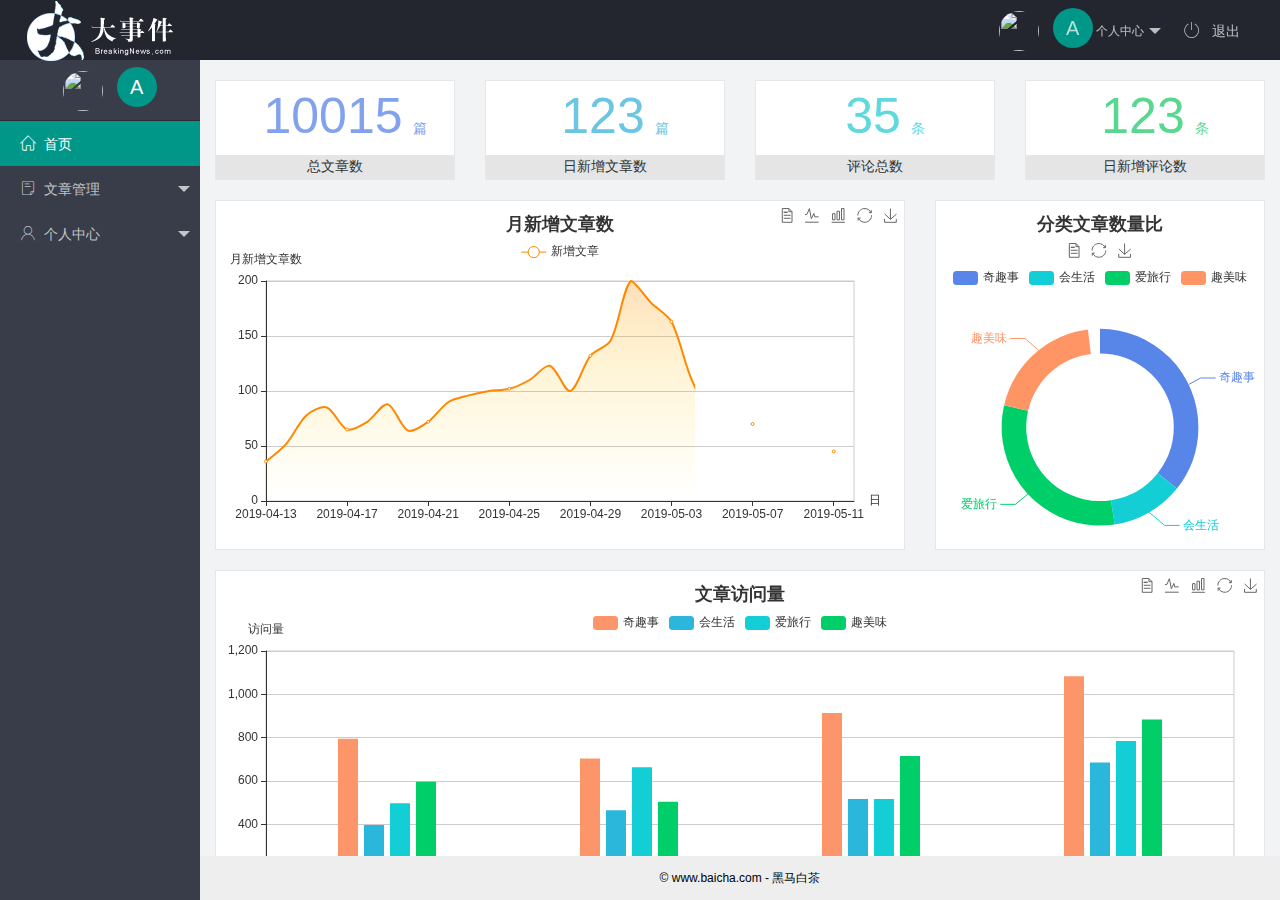
==== commit 2605e6ef: "首页" ====
--- a/index.html
+++ b/index.html
@@ -23,6 +23,7 @@
                 <li class="layui-nav-item">
                     <a href="javascript:;" class="userinfo">
                         <img src="http://t.cn/RCzsdCq" class="layui-nav-img">
+                        <span class="text-avatar">A</span>
                         个人中心
                     </a>
                     <dl class="layui-nav-child">
@@ -32,7 +33,12 @@
                     </dl>
                 </li>
 
-                <li class="layui-nav-item"><a href=""><span class="iconfont icon-tuichu"></span>退出</a></li>
+                <li class="layui-nav-item">
+                    <a href="javascript:;" id="btnLogout">
+                        <span class="iconfont icon-tuichu"></span>
+                        退出
+                    </a>
+                </li>
             </ul>
         </div>
 
@@ -42,7 +48,7 @@
                 <div class="userinfo">
                     <img src="http://t.cn/RCzsdCq" class="layui-nav-img">
                     <span class="text-avatar">A</span>
-                    <span class="welcome">欢迎***</span>
+                    <span class="welcome"></span>
                 </div>
                 <ul class="layui-nav layui-nav-tree" lay-shrink="all">
 
@@ -61,7 +67,7 @@
                     </li>
 
                     <li class="layui-nav-item">
-                            <a href="javascript:;">
+                        <a href="javascript:;">
                             <span class="iconfont icon-user"></span>个人中心</a>
                         <dl class="layui-nav-child">
                             <dd><a href="javascript:;"><i class="layui-icon layui-icon-app"></i>基本资料</a></dd>
@@ -83,6 +89,12 @@
         </div>
     </div>
     <script src="/assets/lib/layui/layui.all.js"></script>
+    <!-- 导入jQuery -->
+    <sCript src="/assets/lib/jquery.js"></sCript>
+    <!-- 导入baseapi js -->
+    <script src="/assets/js/baseAPI.js"></script>
+    <!-- 导入自己的js -->
+    <script src="/assets/js/index.js"></script>
     <script>
         //JavaScript代码区域
         layui.use('element', function () {
